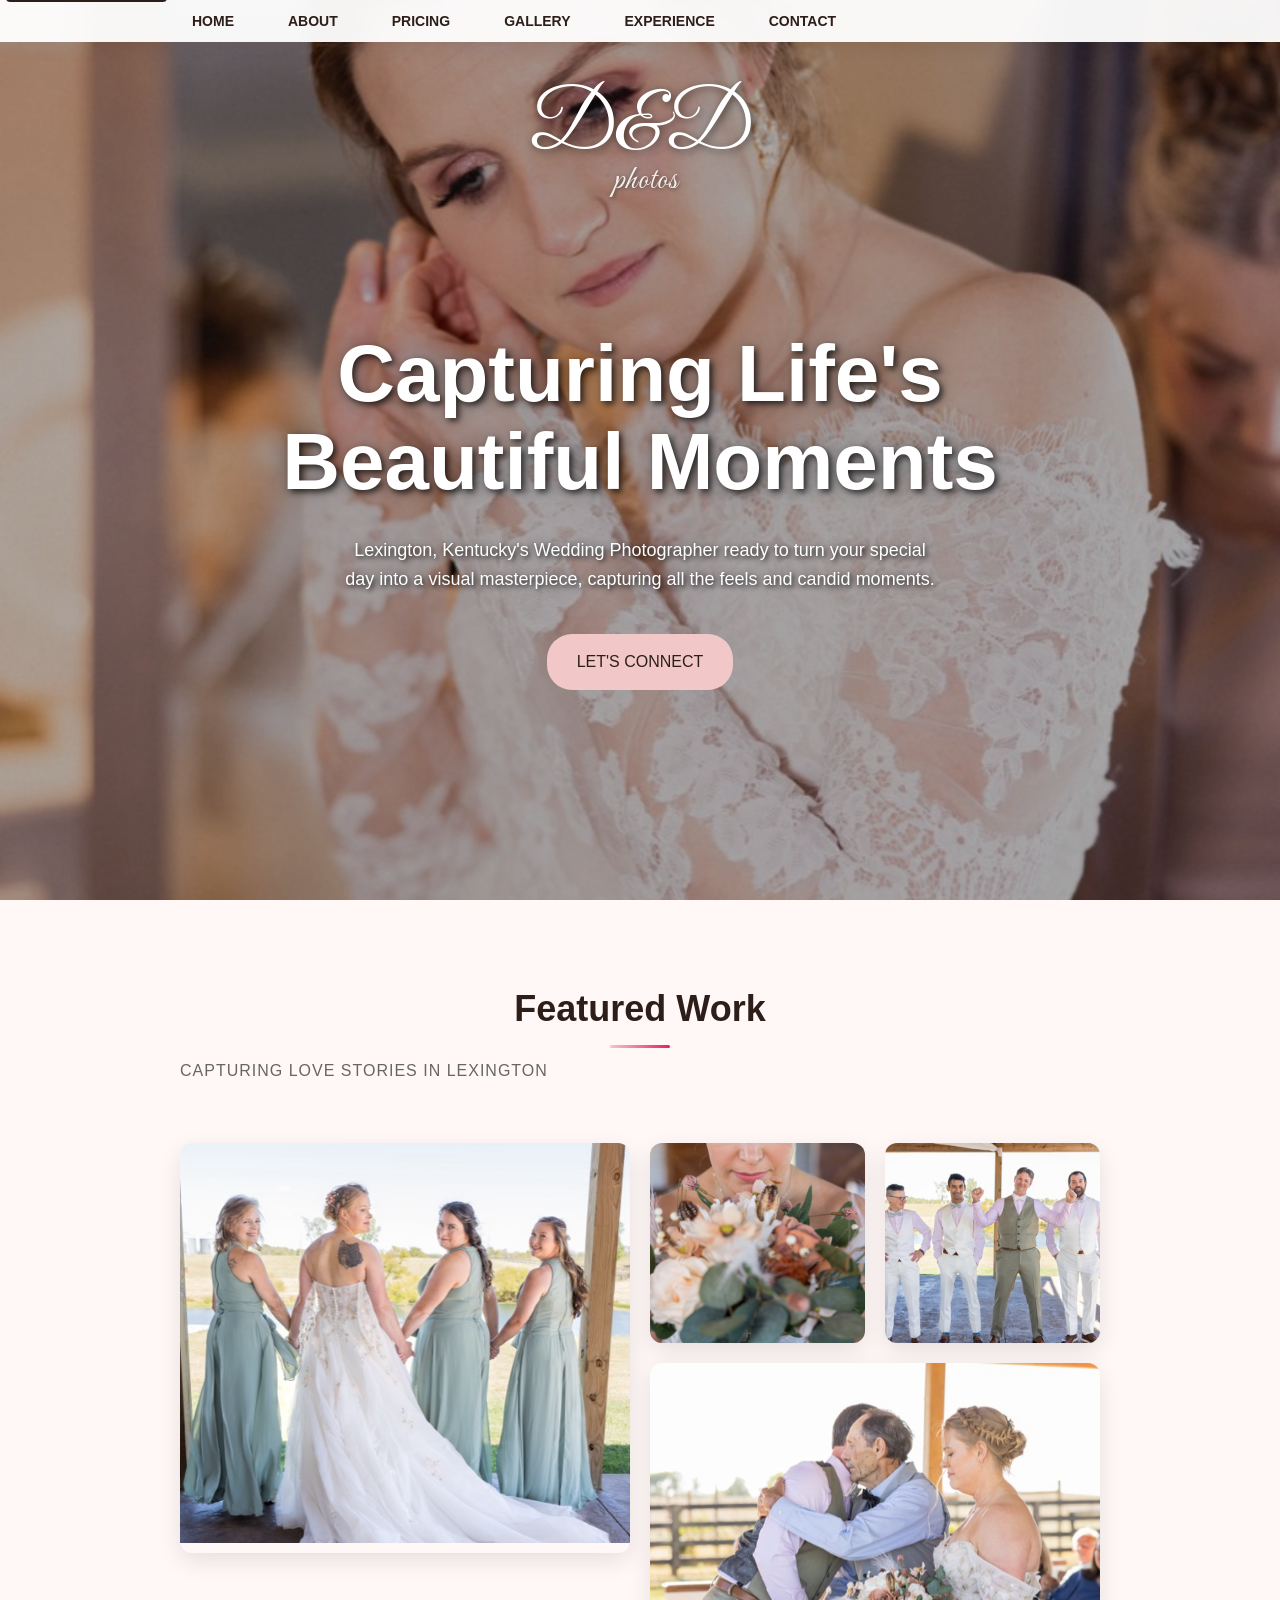
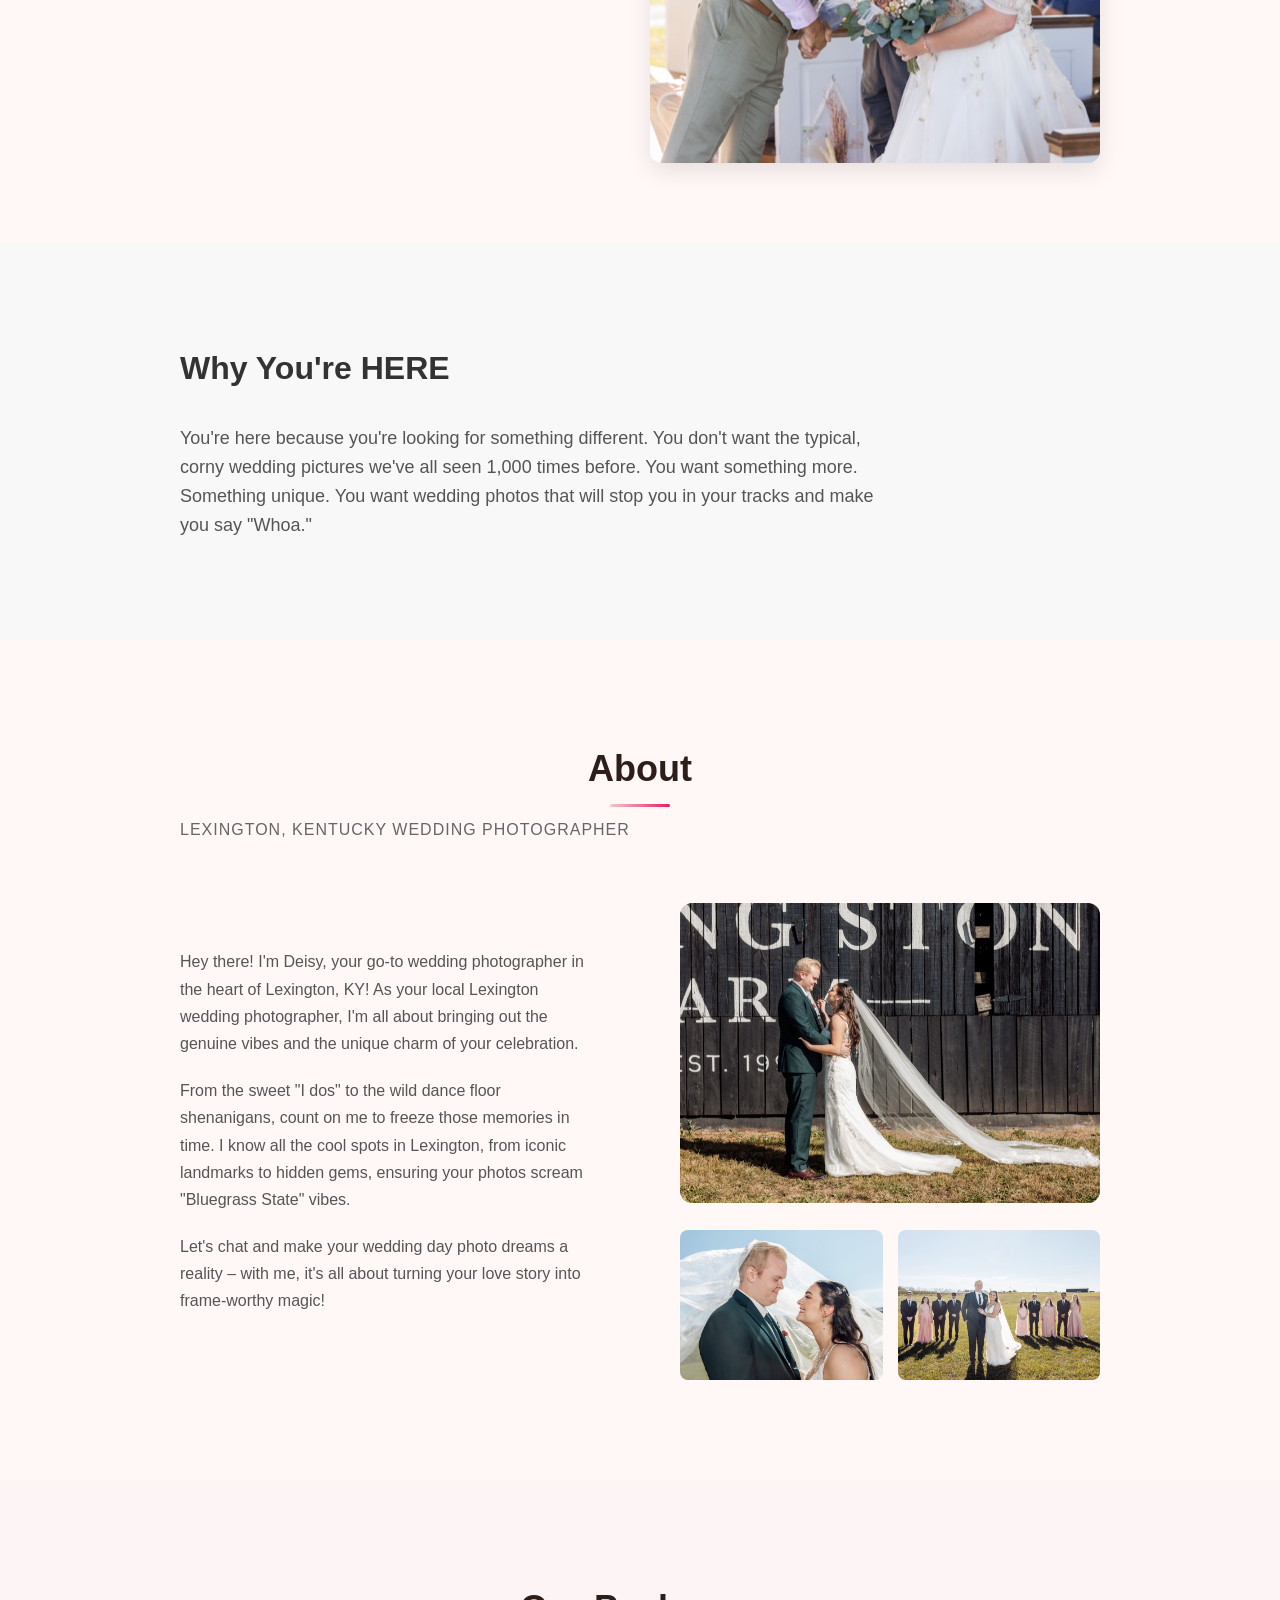
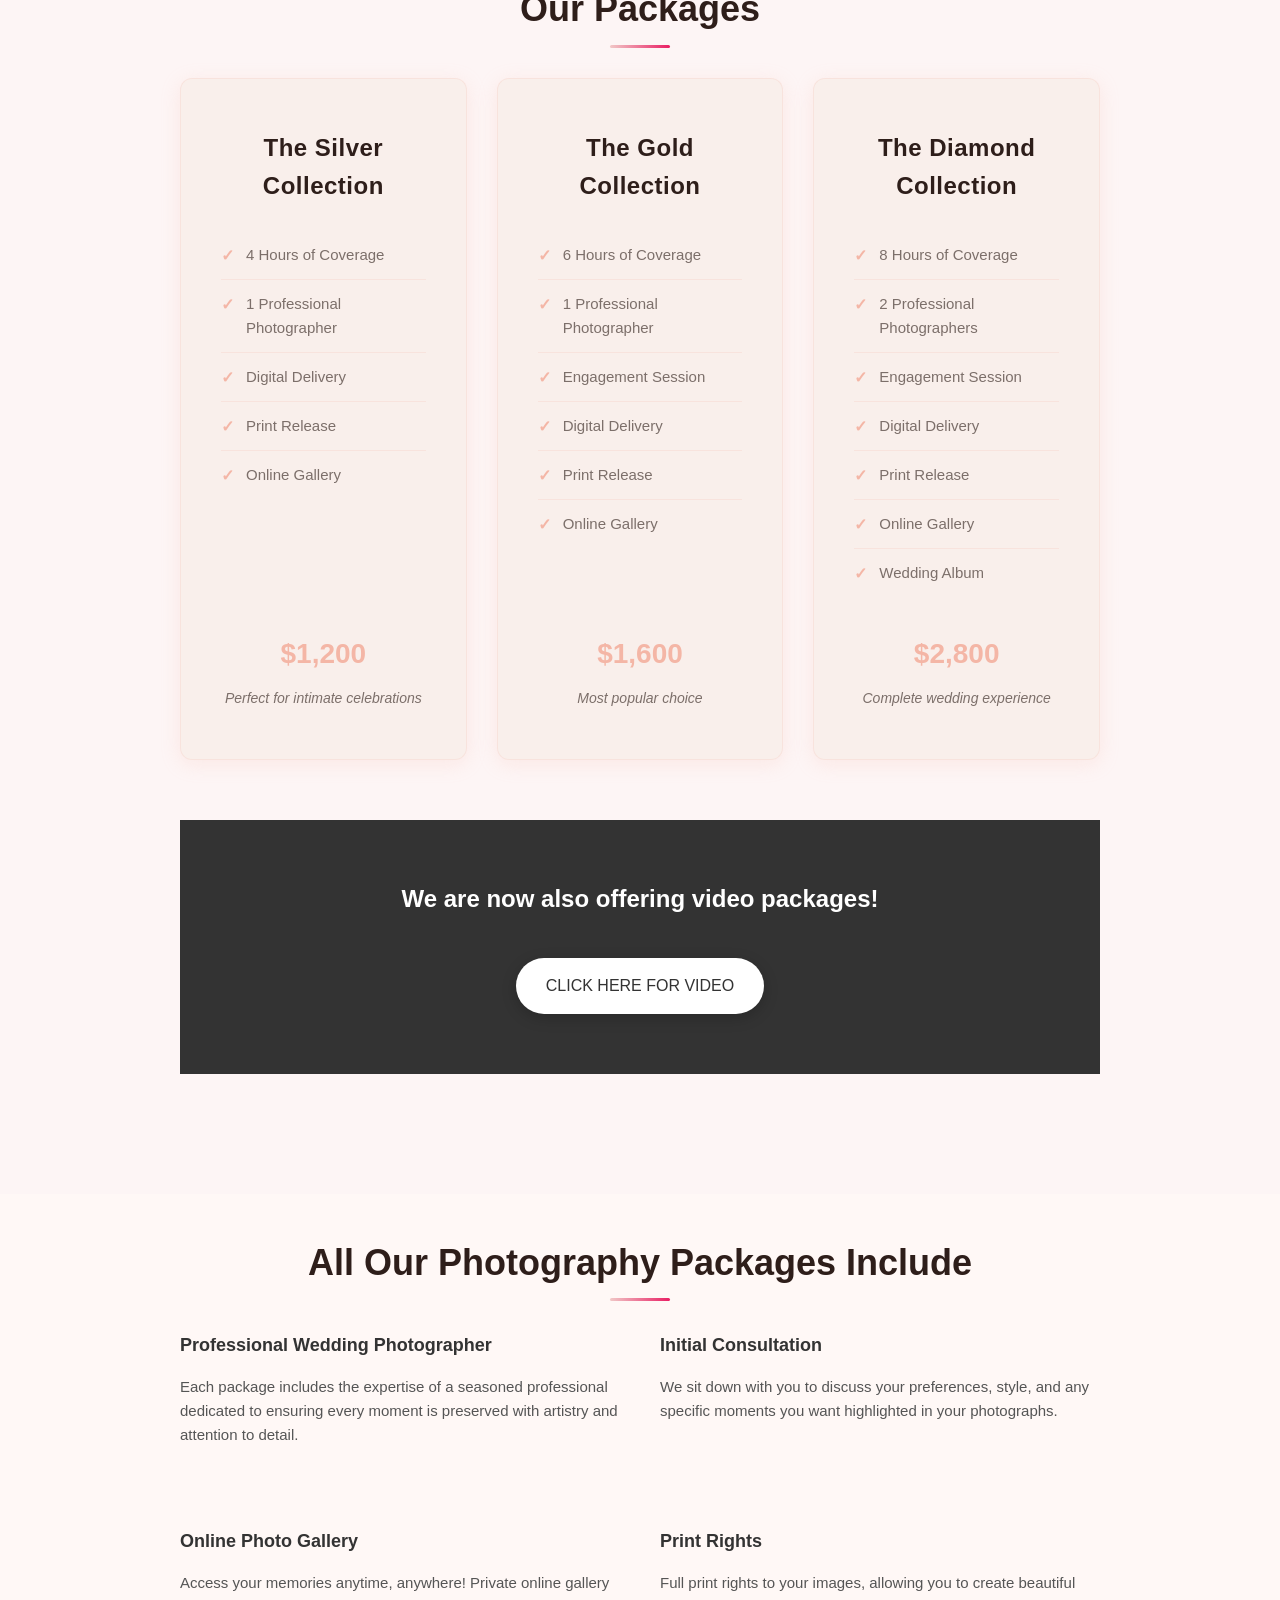
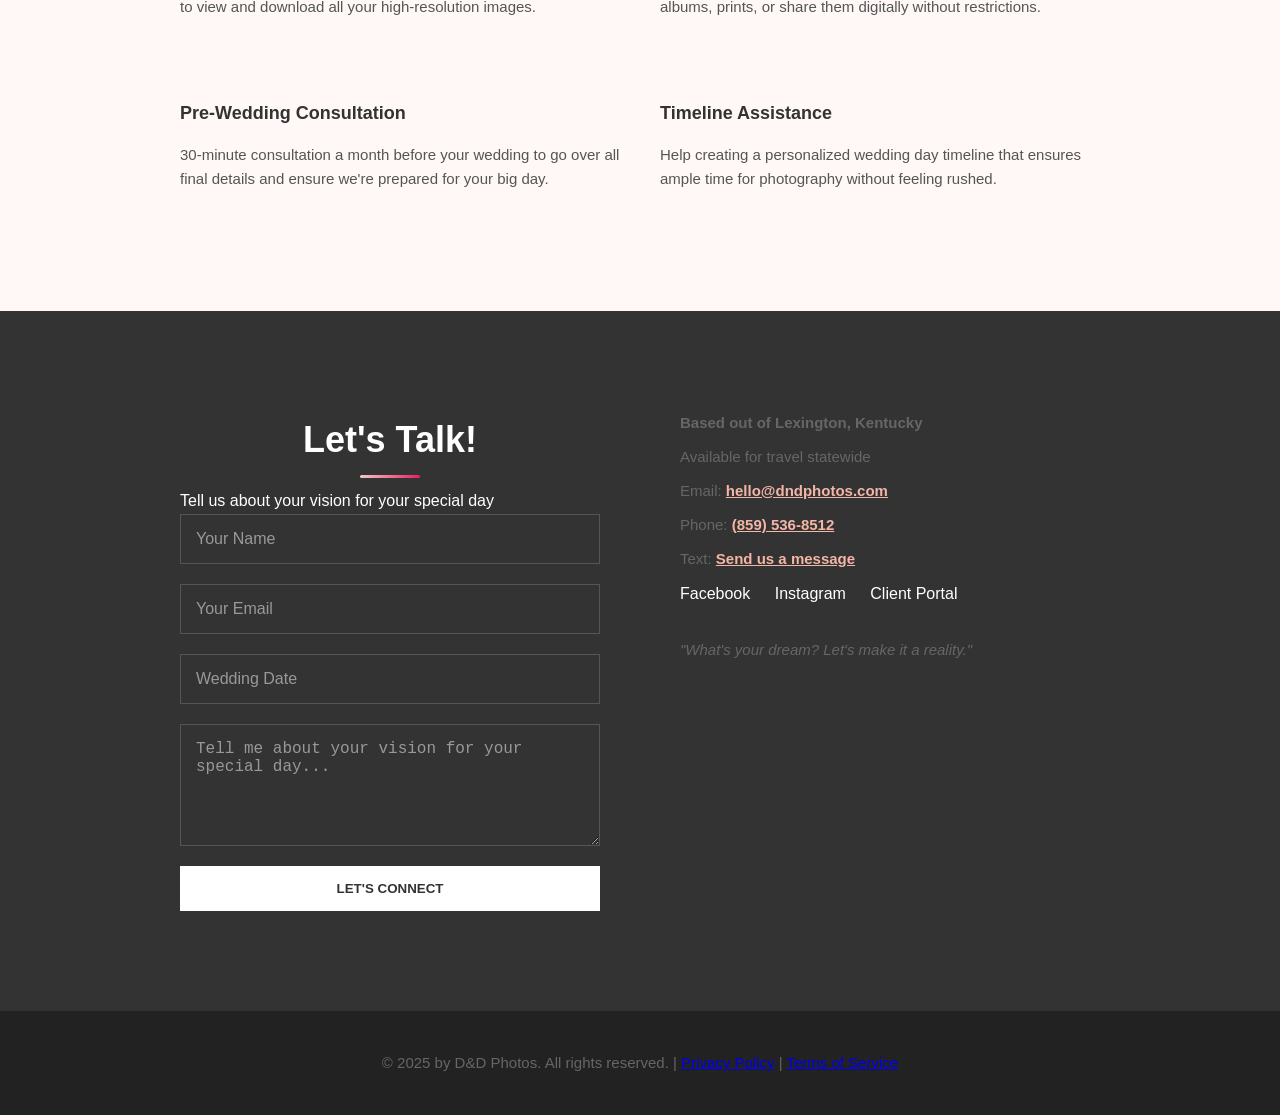
==== index.html @ 17cda94f "Add new Experience page with 12-step wedding photography process flow chart" ====
<!DOCTYPE html>
<html lang="en">
<head>
    <meta charset="UTF-8">
    <meta name="viewport" content="width=device-width, initial-scale=1.0">
    <title>D&D Photos | Professional Wedding Photographer in Lexington, Kentucky | Packages from $1,200</title>
    
    <!-- Enhanced SEO Meta Tags -->
    <meta name="description" content="Award-winning wedding photographer in Lexington, Kentucky. Professional wedding photography packages starting at $1,200. Serving Kentucky and beyond with elegant, timeless wedding photos.">
    <meta name="keywords" content="wedding photographer Lexington Kentucky, Kentucky wedding photographer, Lexington wedding photography, wedding photographer near me, engagement photos Lexington, bridal portraits Kentucky, wedding photography packages, professional wedding photographer">
    <meta name="author" content="D&D Photos">
    <meta name="robots" content="index, follow, max-image-preview:large, max-snippet:-1, max-video-preview:-1">
    <meta name="googlebot" content="index, follow">
    
    <!-- Enhanced Open Graph (Facebook, LinkedIn, WhatsApp) -->
    <meta property="og:type" content="website">
    <meta property="og:title" content="D&D Photos | Professional Wedding Photographer in Lexington, Kentucky">
    <meta property="og:description" content="Award-winning wedding photographer in Lexington, Kentucky. Professional wedding photography packages starting at $1,200. Serving Kentucky and beyond.">
    <meta property="og:url" content="https://dndphotos.com/">
    <meta property="og:site_name" content="D&D Photos">
    <meta property="og:image" content="https://dndphotos.com/og-image.jpg">
    <meta property="og:image:width" content="1200">
    <meta property="og:image:height" content="630">
    <meta property="og:image:alt" content="D&D Photos - Professional Wedding Photography in Lexington, Kentucky">
    <meta property="og:locale" content="en_US">
    
    <!-- Enhanced Twitter Card -->
    <meta name="twitter:card" content="summary_large_image">
    <meta name="twitter:title" content="D&D Photos | Professional Wedding Photographer in Lexington, Kentucky">
    <meta name="twitter:description" content="Award-winning wedding photographer in Lexington, Kentucky. Professional wedding photography packages starting at $1,200.">
    <meta name="twitter:image" content="https://dndphotos.com/og-image.jpg">
    <meta name="twitter:image:alt" content="D&D Photos - Professional Wedding Photography in Lexington, Kentucky">
    <meta name="twitter:site" content="@dndphotoslex">
    <meta name="twitter:creator" content="@dndphotoslex">
    
    <!-- Enhanced Favicons -->
    <link rel="icon" href="favicon.ico" sizes="any">
    <link rel="icon" type="image/png" sizes="32x32" href="favicon-32x32.png">
    <link rel="icon" type="image/png" sizes="16x16" href="favicon-16x16.png">
    <link rel="apple-touch-icon" sizes="180x180" href="apple-touch-icon.png">
    <link rel="icon" type="image/png" sizes="192x192" href="favicon-192.png">
    <link rel="icon" type="image/png" sizes="512x512" href="favicon-512.png">
    
    <!-- Theme Colors -->
    <meta name="theme-color" content="#fff8f6">
    <meta name="msapplication-TileColor" content="#fff8f6">
    <meta name="msapplication-config" content="/browserconfig.xml">
    
    <!-- Canonical URL -->
    <link rel="canonical" href="https://dndphotos.com/">
    
    <!-- Preload Critical Resources -->
    <link rel="preload" href="https://fonts.googleapis.com/css2?family=Playfair+Display:wght@400;700&family=Dancing+Script:wght@400;700&display=swap" as="style" onload="this.onload=null;this.rel='stylesheet'">
    <link rel="preload" href="optimized-images/hero-image.jpg" as="image">
    <link rel="dns-prefetch" href="//fonts.googleapis.com">
    <link rel="dns-prefetch" href="//www.google-analytics.com">
    
    <!-- Enhanced Structured Data -->
    <script type="application/ld+json">
    {
      "@context": "https://schema.org",
      "@type": "LocalBusiness",
      "name": "D&D Photos",
      "alternateName": "D and D Photos",
      "description": "Professional wedding photographer in Lexington, Kentucky offering elegant wedding photography packages starting at $1,200. Serving Kentucky and surrounding areas.",
      "url": "https://dndphotos.com",
      "telephone": "+18595368512",
      "email": "hello@dndphotos.com",
      "address": {
        "@type": "PostalAddress",
        "addressLocality": "Lexington",
        "addressRegion": "KY",
        "addressCountry": "US"
      },
      "geo": {
        "@type": "GeoCoordinates",
        "latitude": "38.0406",
        "longitude": "-84.5037"
      },
      "serviceArea": {
        "@type": "State",
        "name": "Kentucky"
      },
      "priceRange": "$$",
      "image": "https://dndphotos.com/og-image.jpg",
      "logo": "https://dndphotos.com/assets/logo.jpg",
      "sameAs": [
        "https://www.facebook.com/dndphotoslex",
        "https://www.instagram.com/dndphotoslex"
      ],
      "openingHours": "Mo-Su 09:00-18:00",
      "currenciesAccepted": "USD",
      "paymentAccepted": "Cash, Credit Card, Check",
      "hasOfferCatalog": {
        "@type": "OfferCatalog",
        "name": "Wedding Photography Packages",
        "itemListElement": [
          {
            "@type": "Offer",
            "itemOffered": {
              "@type": "Service",
              "name": "Silver Collection",
              "description": "Perfect for intimate celebrations"
            },
            "price": "1200",
            "priceCurrency": "USD"
          },
          {
            "@type": "Offer",
            "itemOffered": {
              "@type": "Service",
              "name": "Gold Collection",
              "description": "Our most popular package"
            },
            "price": "1800",
            "priceCurrency": "USD"
          },
          {
            "@type": "Offer",
            "itemOffered": {
              "@type": "Service",
              "name": "Diamond Collection",
              "description": "Complete wedding story"
            },
            "price": "2500",
            "priceCurrency": "USD"
          }
        ]
      }
    }
    </script>
    
    <!-- Additional Structured Data for FAQ -->
    <script type="application/ld+json">
    {
      "@context": "https://schema.org",
      "@type": "FAQPage",
      "mainEntity": [
        {
          "@type": "Question",
          "name": "What areas do you serve for wedding photography?",
          "acceptedAnswer": {
            "@type": "Answer",
            "text": "We serve Lexington, Kentucky and surrounding areas throughout the state. We're available for travel statewide and beyond for destination weddings."
          }
        },
        {
          "@type": "Question",
          "name": "What's included in your wedding photography packages?",
          "acceptedAnswer": {
            "@type": "Answer",
            "text": "All packages include professional wedding photographer, initial consultation, online photo gallery, print rights, pre-wedding consultation, and timeline assistance."
          }
        },
        {
          "@type": "Question",
          "name": "How much do your wedding photography packages cost?",
          "acceptedAnswer": {
            "@type": "Answer",
            "text": "Our wedding photography packages start at $1,200 for the Silver Collection, $1,800 for the Gold Collection, and $2,500 for the Diamond Collection."
          }
        }
      ]
    }
    </script>
    
    <!-- Web App Manifest -->
    <link rel="manifest" href="site.webmanifest">
    
    <!-- Google Analytics -->
    <script async src="https://www.googletagmanager.com/gtag/js?id=GA_MEASUREMENT_ID"></script>
    <script>
      window.dataLayer = window.dataLayer || [];
      function gtag(){dataLayer.push(arguments);}
      gtag('js', new Date());
      gtag('config', 'GA_MEASUREMENT_ID', {
        page_title: 'D&D Photos - Wedding Photographer Lexington KY',
        page_location: 'https://dndphotos.com/',
        custom_map: {
          'custom_parameter_1': 'wedding_photography',
          'custom_parameter_2': 'lexington_kentucky'
        }
      });
    </script>
    
    <!-- Performance Monitoring -->
    <script src="scripts/performance-monitor.js"></script>
    <script src="scripts/seo-validator.js"></script>
    <script src="scripts/debug-tools.js"></script>
    
    <!-- Stylesheets -->
    <link href="https://fonts.googleapis.com/css2?family=Playfair+Display:wght@400;700&family=Dancing+Script:wght@400;700&display=swap" rel="stylesheet">
    <link rel="stylesheet" href="styles/logo.css">
    <style>
        * {
            margin: 0;
            padding: 0;
            box-sizing: border-box;
        }

        /* Accessibility - Skip Link */
        .skip-link {
            position: absolute;
            top: -40px;
            left: 6px;
            background: #2e1e1a;
            color: white;
            padding: 8px;
            text-decoration: none;
            border-radius: 4px;
            z-index: 1001;
            transition: top 0.3s;
        }

        .skip-link:focus {
            top: 6px;
        }

        body {
            font-family: -apple-system, BlinkMacSystemFont, 'Segoe UI', Roboto, sans-serif;
            line-height: 1.6;
            color: #333;
            background-color: var(--wedding-primary);
        }
        
        /* Wedding Color Scheme */
        :root {
            --wedding-primary: #fff8f6;      /* section background */
            --wedding-secondary: #fdf4f2;    /* alternate section background */
            --wedding-dark: #2e1e1a;         /* dark text */
            --wedding-muted: #7c6f6a;        /* muted text */
            --wedding-accent: #f4b6a6;       /* accent color for price, buttons, highlights */
            --wedding-overlay: rgba(255, 255, 255, 0.7); /* semi-transparent overlay */
            --wedding-accent-light: rgba(244, 182, 166, 0.2); /* light accent backgrounds */
        }

        .container {
            max-width: 1000px;
            margin: 0 auto;
            padding: 0 40px;
        }

        /* Navigation */
        nav {
            position: fixed;
            top: 0;
            width: 100%;
            background: rgba(255, 255, 255, 0.95);
            backdrop-filter: blur(15px);
            z-index: 1000;
            padding: 8px 0;
            box-shadow: 0 2px 20px rgba(0, 0, 0, 0.1);
            transition: background 0.3s ease;
        }

        .nav-container {
            display: flex;
            justify-content: space-between;
            align-items: center;
            max-width: 1000px;
            margin: 0 auto;
            padding: 0 40px;
        }

        .logo {
            display: flex;
            align-items: center;
            text-decoration: none;
        }



        .nav-menu {
            display: flex;
            list-style: none;
            gap: 30px;
        }

        .nav-menu a {
            color: #2e1e1a;
            text-decoration: none;
            font-size: 14px;
            font-weight: 600;
            transition: all 0.3s ease;
            padding: 8px 12px;
            border-radius: 6px;
            position: relative;
        }

        .nav-menu a:hover {
            background: rgba(241, 200, 199, 0.3);
            color: #2e1e1a;
        }

        /* Hero Section */
        .hero {
            position: relative;
            height: 100vh;
            display: flex;
            align-items: center;
            justify-content: center;
            overflow: hidden;
        }

        .hero-background {
            position: absolute;
            top: 0;
            left: 0;
            width: 100%;
            height: 100%;
            z-index: 1;
        }

        .hero-background img {
            width: 100%;
            height: 100%;
            object-fit: cover;
            filter: brightness(0.7);
        }

        .hero-content {
            position: relative;
            z-index: 2;
            text-align: center;
            color: white;
            max-width: 800px;
            padding: 0 40px;
            margin-top: 120px;
        }

        .hero h1 {
            font-size: clamp(40px, 8vw, 80px);
            font-weight: 800;
            color: white;
            margin-bottom: 30px;
            line-height: 1.1;
            text-shadow: 3px 3px 6px rgba(0, 0, 0, 0.7), 0 0 20px rgba(0, 0, 0, 0.3);
        }

        .hero p {
            font-size: 18px;
            color: white;
            margin-bottom: 40px;
            max-width: 600px;
            margin-left: auto;
            margin-right: auto;
            text-shadow: 2px 2px 4px rgba(0, 0, 0, 0.7), 0 0 10px rgba(0, 0, 0, 0.3);
        }

        /* Photo Showcase */
        .photo-showcase {
            padding: 80px 0;
        }

        .showcase-grid {
            display: grid;
            grid-template-columns: repeat(4, 1fr);
            gap: 20px;
            margin-top: 40px;
        }

        .showcase-item {
            overflow: hidden;
            border-radius: 12px;
            box-shadow: 0 8px 25px rgba(0, 0, 0, 0.1);
            transition: transform 0.3s ease;
        }

        .showcase-item:hover {
            transform: translateY(-5px);
        }

        .showcase-item.large {
            grid-column: span 2;
            grid-row: span 2;
        }

        .showcase-item img {
            width: 100%;
            height: 100%;
            object-fit: cover;
            display: block;
            transition: opacity 0.3s ease;
        }

        .showcase-item img[loading] {
            opacity: 1;
        }

        .showcase-item img.loaded {
            opacity: 1;
        }

        .showcase-item.large img {
            height: 400px;
        }

        .showcase-item:not(.large) img {
            height: 200px;
        }

        /* Why Section */
        .why-section {
            padding: 100px 0;
            background: #f8f8f8;
        }

        .why-section h2 {
            font-size: 32px;
            font-weight: 700;
            margin-bottom: 30px;
            color: #333;
        }

        .why-section p {
            font-size: 18px;
            line-height: 1.6;
            color: #555;
            max-width: 700px;
        }

        /* Section Titles */
        .section {
            padding: 100px 0;
        }

        .section-title {
            font-size: 36px;
            font-weight: 700;
            margin-bottom: 20px;
            color: #2e1e1a;
            text-align: center;
            position: relative;
        }

        .section-title::after {
            content: '';
            position: absolute;
            bottom: -10px;
            left: 50%;
            transform: translateX(-50%);
            width: 60px;
            height: 3px;
            background: linear-gradient(90deg, #f1c8c7, #e91e63);
            border-radius: 2px;
        }

        .section-subtitle {
            font-size: 16px;
            color: #666;
            margin-bottom: 60px;
            text-transform: uppercase;
            letter-spacing: 1px;
        }

        /* About */
        .about-grid {
            display: grid;
            grid-template-columns: 1fr 1fr;
            gap: 80px;
            align-items: center;
        }

        .about-text {
            font-size: 16px;
            line-height: 1.7;
            color: #555;
        }

        .about-text p {
            margin-bottom: 20px;
        }

        .about-images {
            display: flex;
            flex-direction: column;
            gap: 20px;
        }

        .about-image-main img {
            width: 100%;
            height: 300px;
            object-fit: cover;
            border-radius: 12px;
            transition: opacity 0.3s ease;
        }

        .about-image-main img[loading] {
            opacity: 1;
        }

        .about-image-main img.loaded {
            opacity: 1;
        }

        .about-image-secondary {
            display: grid;
            grid-template-columns: 1fr 1fr;
            gap: 15px;
        }

        .about-image-secondary img {
            width: 100%;
            height: 150px;
            object-fit: cover;
            border-radius: 8px;
            transition: opacity 0.3s ease;
        }

        .about-image-secondary img[loading] {
            opacity: 1;
        }

        .about-image-secondary img.loaded {
            opacity: 1;
        }

        /* Packages */
        .packages {
            background: #fdf5f5;
        }

        .packages-grid {
            display: grid;
            grid-template-columns: repeat(3, 1fr);
            gap: 30px;
            margin-top: 40px;
        }

        .package {
            background: #f9efeb;
            padding: 50px 40px;
            text-align: center;
            border-radius: 12px;
            box-shadow: 0 4px 20px var(--wedding-accent-light);
            transition: transform 0.3s ease, box-shadow 0.3s ease, background-color 0.3s ease;
            position: relative;
            overflow: hidden;
            display: flex;
            flex-direction: column;
            justify-content: space-between;
            min-height: 500px;
            border: 1px solid var(--wedding-accent-light);
            backdrop-filter: blur(8px);
        }

        .package:hover {
            transform: translateY(-3px);
            box-shadow: 0 8px 30px rgba(255, 215, 0, 0.3), 0 4px 20px var(--wedding-accent-light);
            background: #fbefef;
        }

        .package h3 {
            font-size: 24px;
            font-weight: 600;
            margin-bottom: 25px;
            color: var(--wedding-dark);
            text-transform: none;
            letter-spacing: 0.5px;
        }

        .package ul {
            list-style: none;
            margin-bottom: 35px;
            text-align: left;
        }

        .package li {
            padding: 12px 0;
            color: var(--wedding-muted);
            font-size: 15px;
            border-bottom: 1px solid var(--wedding-accent-light);
            position: relative;
            padding-left: 25px;
        }

        .package li:before {
            content: "✓";
            position: absolute;
            left: 0;
            color: var(--wedding-accent);
            font-weight: bold;
            font-size: 16px;
        }

        .package li:last-child {
            border-bottom: none;
        }

        .package .price {
            font-size: 28px;
            font-weight: 700;
            color: var(--wedding-accent);
            margin-bottom: 10px;
        }

        .package .price-note {
            font-size: 14px;
            color: var(--wedding-muted);
            font-style: italic;
        }

        /* Video Notice */
        .video-notice {
            background: #333;
            color: white;
            padding: 60px 40px;
            text-align: center;
            margin: 60px 0 20px 0;
        }

        .video-notice h3 {
            font-size: 24px;
            margin-bottom: 20px;
        }

        .video-notice a {
            color: white;
            text-decoration: underline;
            font-weight: 500;
        }

        .video-btn {
            display: inline-block;
            background: white;
            color: #333 !important;
            text-decoration: none !important;
            padding: 15px 30px;
            border-radius: 50px;
            font-weight: 600;
            font-size: 16px;
            margin-top: 20px;
            transition: all 0.3s ease;
            box-shadow: 0 4px 15px rgba(0, 0, 0, 0.2);
        }

        .video-btn:hover {
            transform: translateY(-2px);
            box-shadow: 0 6px 20px rgba(0, 0, 0, 0.3);
            background: #f8f8f8;
        }



        /* Features */
        .features-section {
            padding-top: 40px;
        }
        
        .features-grid {
            display: grid;
            grid-template-columns: repeat(auto-fit, minmax(300px, 1fr));
            gap: 40px;
        }

        .feature {
            padding: 20px 0;
        }

        .feature h3 {
            font-size: 18px;
            font-weight: 600;
            margin-bottom: 15px;
            color: #333;
        }

        .feature p {
            font-size: 15px;
            line-height: 1.6;
            color: #555;
        }

        /* Contact */
        .contact {
            background: #333;
            color: white;
        }

        .contact .section-title {
            color: white;
        }

        .contact-grid {
            display: grid;
            grid-template-columns: 1fr 1fr;
            gap: 80px;
        }

        .contact-form {
            display: flex;
            flex-direction: column;
            gap: 20px;
        }

        .contact-form input,
        .contact-form textarea {
            padding: 15px;
            border: 1px solid #555;
            background: transparent;
            color: white;
            font-size: 16px;
        }

        .contact-form input::placeholder,
        .contact-form textarea::placeholder {
            color: #999;
        }

        .contact-form button {
            padding: 15px;
            background: white;
            color: #333;
            border: none;
            font-weight: 600;
            cursor: pointer;
            transition: opacity 0.3s ease;
        }

        .contact-form button:hover {
            opacity: 0.9;
        }

        .contact-info p {
            margin-bottom: 10px;
            color: #666666;
            font-family: -apple-system, BlinkMacSystemFont, 'Segoe UI', Roboto, sans-serif;
            font-size: 15px;
        }

        .contact-link {
            color: var(--wedding-accent);
            text-decoration: underline;
            font-weight: 600;
            transition: color 0.3s ease;
        }

        .contact-link:hover {
            color: #d4a5a5;
            text-decoration: none;
        }

        .social-links a {
            color: white;
            text-decoration: none;
            margin-right: 20px;
        }

        /* Footer */
        footer {
            background: #222;
            color: #666666;
            text-align: center;
            padding: 40px 0;
            font-size: 15px;
            font-family: -apple-system, BlinkMacSystemFont, 'Segoe UI', Roboto, sans-serif;
        }

        /* Button */
        .btn {
            display: inline-block;
            padding: 15px 30px;
            background: #f1c8c7;
            color: var(--wedding-dark);
            text-decoration: none;
            font-weight: 500;
            border-radius: 25px;
            transition: opacity 0.3s ease;
        }

        .btn:hover {
            opacity: 0.8;
        }

        /* Responsive */
        @media (max-width: 768px) {
            .container,
            .nav-container {
                padding: 0 20px;
            }

            .nav-menu {
                display: none;
            }

            .about-grid,
            .contact-grid {
                grid-template-columns: 1fr;
                gap: 40px;
            }

            .about-image-secondary {
                grid-template-columns: 1fr;
                gap: 10px;
            }

            .about-image-secondary img {
                height: 120px;
            }

            .packages-grid {
                grid-template-columns: 1fr;
                gap: 20px;
            }

            .package {
                padding: 40px 30px;
                min-height: auto;
            }

            .package h3 {
                font-size: 24px;
            }

            .package li {
                font-size: 15px;
                padding: 10px 0;
            }

            .showcase-grid {
                grid-template-columns: 1fr;
                gap: 15px;
            }

            .showcase-item.large {
                grid-column: span 1;
                grid-row: span 1;
            }

            .showcase-item.large img {
                height: 250px;
            }

            .showcase-item:not(.large) img {
                height: 200px;
            }

            .hero h1 {
                font-size: 40px;
            }
        }
    </style>
</head>
<body>
    <!-- Skip to main content for accessibility -->
    <a href="#main-content" class="skip-link">Skip to main content</a>
    
    <!-- Navigation -->
    <header>
        <nav role="navigation" aria-label="Main navigation">
            <div class="nav-container">
                <ul class="nav-menu">
                    <li><a href="#home" aria-label="Go to home section">HOME</a></li>
                    <li><a href="#about" aria-label="Go to about section">ABOUT</a></li>
                    <li><a href="#packages" aria-label="Go to pricing packages">PRICING</a></li>
                    <li><a href="gallery.html" aria-label="View wedding photography gallery">GALLERY</a></li>
                    <li><a href="experience.html" aria-label="View our photography process">EXPERIENCE</a></li>
                    <li><a href="#contact" aria-label="Go to contact section">CONTACT</a></li>
                </ul>
            </div>
        </nav>
    </header>

    <main id="main-content">
        <!-- Hero Section -->
        <section id="home" class="hero" role="banner">
            <div class="hero-background">
                <img src="optimized-images/hero-image.jpg" alt="Beautiful wedding photography showcasing elegant moments and romantic settings in Lexington, Kentucky" width="1920" height="1080" loading="eager">
            </div>
            
            <!-- Brand Logo -->
            <a href="/" class="brand-logo" aria-label="D and D Photos home">
                <span class="brand-logo-main">D&D</span>
                <span class="brand-logo-subtitle">photos</span>
            </a>
            
            <div class="hero-content">
                <h1>Capturing Life's Beautiful Moments</h1>
                <p>Lexington, Kentucky's Wedding Photographer ready to turn your special day into a visual masterpiece, capturing all the feels and candid moments.</p>
                <a href="#contact" class="btn" aria-label="Contact us to book your wedding photography">LET'S CONNECT</a>
            </div>
        </section>

    <!-- Photo Showcase Section -->
    <section class="photo-showcase" aria-labelledby="featured-work-title">
        <div class="container">
            <h2 id="featured-work-title" class="section-title">Featured Work</h2>
            <p class="section-subtitle">CAPTURING LOVE STORIES IN LEXINGTON</p>
            <div class="showcase-grid" role="list">
                <article class="showcase-item large" role="listitem">
                    <img src="optimized-images/featured1.jpg" alt="Elegant wedding ceremony photography featuring a beautiful bride and groom in Lexington, Kentucky" loading="lazy" width="600" height="400">
                </article>
                <article class="showcase-item" role="listitem">
                    <img src="optimized-images/featured2.jpg" alt="Romantic wedding reception photography capturing joyful celebration moments" loading="lazy" width="300" height="200">
                </article>
                <article class="showcase-item" role="listitem">
                    <img src="optimized-images/featured3.jpg" alt="Intimate wedding photography showcasing emotional moments between newlyweds" loading="lazy" width="300" height="200">
                </article>
                <article class="showcase-item large" role="listitem">
                    <img src="optimized-images/featured4.jpg" alt="Stunning wedding photography featuring outdoor ceremony with natural Kentucky landscape" loading="lazy" width="600" height="400">
                </article>
            </div>
        </div>
    </section>

    <!-- Why Section -->
    <section class="why-section">
        <div class="container">
            <h2>Why You're HERE</h2>
            <p>You're here because you're looking for something different. You don't want the typical, corny wedding pictures we've all seen 1,000 times before. You want something more. Something unique. You want wedding photos that will stop you in your tracks and make you say "Whoa."</p>
        </div>
    </section>

    <!-- About Section -->
    <section id="about" class="section" aria-labelledby="about-title">
        <div class="container">
            <h2 id="about-title" class="section-title">About</h2>
            <p class="section-subtitle">LEXINGTON, KENTUCKY WEDDING PHOTOGRAPHER</p>
            
            <div class="about-grid">
                <div class="about-text">
                    <p>Hey there! I'm Deisy, your go-to wedding photographer in the heart of Lexington, KY! As your local Lexington wedding photographer, I'm all about bringing out the genuine vibes and the unique charm of your celebration.</p>
                    <p>From the sweet "I dos" to the wild dance floor shenanigans, count on me to freeze those memories in time. I know all the cool spots in Lexington, from iconic landmarks to hidden gems, ensuring your photos scream "Bluegrass State" vibes.</p>
                    <p>Let's chat and make your wedding day photo dreams a reality – with me, it's all about turning your love story into frame-worthy magic!</p>
                </div>
                <div class="about-images">
                    <div class="about-image-main">
                        <img src="optimized-images/about-main.jpg" alt="Deisy - Professional wedding photographer in Lexington, Kentucky" loading="lazy" width="400" height="300">
                    </div>
                    <div class="about-image-secondary">
                        <img src="optimized-images/about-accent1.jpg" alt="Wedding photography portfolio showcasing elegant moments" loading="lazy" width="200" height="150">
                        <img src="optimized-images/about-accent2.jpg" alt="Wedding photography portfolio featuring romantic settings" loading="lazy" width="200" height="150">
                    </div>
                </div>
            </div>
        </div>
    </section>

    <!-- Packages Section -->
    <section id="packages" class="section packages">
        <div class="container">
            <h2 class="section-title">Our Packages</h2>
            
            <div class="packages-grid">
                <div class="package">
                    <div>
                        <h3>The Silver Collection</h3>
                        <ul>
                            <li>4 Hours of Coverage</li>
                            <li>1 Professional Photographer</li>
                            <li>Digital Delivery</li>
                            <li>Print Release</li>
                            <li>Online Gallery</li>
                        </ul>
                    </div>
                    <div>
                        <div class="price">$1,200</div>
                        <div class="price-note">Perfect for intimate celebrations</div>
                    </div>
                </div>

                <div class="package">
                    <div>
                        <h3>The Gold Collection</h3>
                        <ul>
                            <li>6 Hours of Coverage</li>
                            <li>1 Professional Photographer</li>
                            <li>Engagement Session</li>
                            <li>Digital Delivery</li>
                            <li>Print Release</li>
                            <li>Online Gallery</li>
                        </ul>
                    </div>
                    <div>
                        <div class="price">$1,600</div>
                        <div class="price-note">Most popular choice</div>
                    </div>
                </div>

                <div class="package">
                    <div>
                        <h3>The Diamond Collection</h3>
                        <ul>
                            <li>8 Hours of Coverage</li>
                            <li>2 Professional Photographers</li>
                            <li>Engagement Session</li>
                            <li>Digital Delivery</li>
                            <li>Print Release</li>
                            <li>Online Gallery</li>
                            <li>Wedding Album</li>
                        </ul>
                    </div>
                    <div>
                        <div class="price">$2,800</div>
                        <div class="price-note">Complete wedding experience</div>
                    </div>
                </div>
            </div>

            <div class="video-notice">
                <h3>We are now also offering video packages!</h3>
                <a href="https://www.bluevstudio.com/weddings" target="_blank" class="video-btn">CLICK HERE FOR VIDEO</a>
            </div>
        </div>
    </section>



    <!-- Features Section -->
    <section class="section features-section">
        <div class="container">
            <h2 class="section-title">All Our Photography Packages Include</h2>
            
            <div class="features-grid">
                <div class="feature">
                    <h3>Professional Wedding Photographer</h3>
                    <p>Each package includes the expertise of a seasoned professional dedicated to ensuring every moment is preserved with artistry and attention to detail.</p>
                </div>

                <div class="feature">
                    <h3>Initial Consultation</h3>
                    <p>We sit down with you to discuss your preferences, style, and any specific moments you want highlighted in your photographs.</p>
                </div>

                <div class="feature">
                    <h3>Online Photo Gallery</h3>
                    <p>Access your memories anytime, anywhere! Private online gallery to view and download all your high-resolution images.</p>
                </div>

                <div class="feature">
                    <h3>Print Rights</h3>
                    <p>Full print rights to your images, allowing you to create beautiful albums, prints, or share them digitally without restrictions.</p>
                </div>

                <div class="feature">
                    <h3>Pre-Wedding Consultation</h3>
                    <p>30-minute consultation a month before your wedding to go over all final details and ensure we're prepared for your big day.</p>
                </div>

                <div class="feature">
                    <h3>Timeline Assistance</h3>
                    <p>Help creating a personalized wedding day timeline that ensures ample time for photography without feeling rushed.</p>
                </div>
            </div>
        </div>
    </section>

    <!-- Contact Section -->
    <section id="contact" class="section contact">
        <div class="container">
            <div class="contact-grid">
                <div>
                    <h2 class="section-title">Let's Talk!</h2>
                    <p>Tell us about your vision for your special day</p>
                    
                    <form class="contact-form" action="https://formspree.io/f/manbaplw" method="POST">
                        <input type="text" name="name" placeholder="Your Name" required>
                        <input type="email" name="email" placeholder="Your Email" required>
                        <input type="text" name="wedding_date" placeholder="Wedding Date">
                        <textarea name="message" rows="5" placeholder="Tell me about your vision for your special day..." required></textarea>
                        <button type="submit">LET'S CONNECT</button>
                    </form>
                </div>
                
                <div class="contact-info">
                    <p><strong>Based out of Lexington, Kentucky</strong></p>
                    <p>Available for travel statewide</p>
                    <p>Email: <a href="mailto:hello@dndphotos.com?subject=Coming from dndphotos.com" class="contact-link">hello@dndphotos.com</a></p>
                    <p>Phone: <a href="tel:+18595368512" class="contact-link">(859) 536-8512</a></p>
                    <p>Text: <a href="sms:+18595368512" class="contact-link">Send us a message</a></p>
                    
                    <div class="social-links">
                        <a href="https://www.facebook.com/dndphotoslex" target="_blank">Facebook</a>
                        <a href="https://www.instagram.com/dndphotoslex" target="_blank">Instagram</a>
                        <a href="portal/index.html" target="_blank">Client Portal</a>
                    </div>
                    
                    <p style="margin-top: 2rem; font-style: italic;">"What's your dream? Let's make it a reality."</p>
                </div>
            </div>
        </div>
    </section>
    </main>

    <!-- Footer -->
    <footer role="contentinfo">
        <div class="container">
            <p>&copy; 2025 by D&D Photos. All rights reserved. | <a href="https://dndphotos.com/privacy-policy">Privacy Policy</a> | <a href="https://dndphotos.com/terms-of-service">Terms of Service</a></p>
        </div>
    </footer>

    <script>
        // Smooth scrolling
        document.querySelectorAll('a[href^="#"]').forEach(anchor => {
            anchor.addEventListener('click', function (e) {
                e.preventDefault();
                document.querySelector(this.getAttribute('href')).scrollIntoView({
                    behavior: 'smooth'
                });
            });
        });

        // Contact form - Formspree will handle the submission
        document.querySelector('.contact-form').addEventListener('submit', function(e) {
            // Formspree handles the submission automatically
            // Show loading state
            const button = this.querySelector('button[type="submit"]');
            const originalText = button.textContent;
            button.textContent = 'Sending...';
            button.disabled = true;
            
            // Reset form after successful submission
            setTimeout(() => {
                button.textContent = originalText;
                button.disabled = false;
                this.reset();
                alert('Thank you for your message! We\'ll get back to you soon.');
            }, 2000);
        });

        // Simple image loading
        document.addEventListener('DOMContentLoaded', function() {
            const images = document.querySelectorAll('img[loading="lazy"]');
            images.forEach(img => {
                img.addEventListener('load', function() {
                    this.classList.add('loaded');
                });
            });
        });
    </script>
</body>
</html>
---- styles/logo.css ----
/* Logo Styles */
@import url('https://fonts.googleapis.com/css2?family=Great+Vibes:wght@400&family=Parisienne&family=Dancing+Script:wght@400;700&display=swap');

:root {
  --sticky-header-offset: 60px;
  --logo-overlap-desktop: 32px;
  --logo-overlap-mobile: 16px;
}

.brand-logo {
  position: absolute;
  top: var(--logo-overlap-desktop);
  left: 50%;
  transform: translateX(-50%);
  z-index: 15;
  text-decoration: none;
  display: block;
  text-align: center;
}

.brand-logo-main {
  font-family: 'Great Vibes', 'Parisienne', 'Dancing Script', cursive;
  font-size: clamp(48px, 8vw, 80px);
  font-weight: 400;
  color: white;
  text-shadow: 2px 2px 8px rgba(0, 0, 0, 0.6);
  letter-spacing: 2px;
  line-height: 0.9;
  margin: 0;
  display: block;
}

.brand-logo-subtitle {
  font-family: 'Great Vibes', 'Parisienne', 'Dancing Script', cursive;
  font-size: clamp(20px, 3vw, 32px);
  font-weight: 400;
  color: rgba(255, 255, 255, 0.9);
  text-shadow: 1px 1px 4px rgba(0, 0, 0, 0.5);
  letter-spacing: 1px;
  margin: 0;
  margin-top: -8px;
  margin-left: 12px;
  display: block;
}

/* Responsive adjustments */
@media (max-width: 768px) {
  .brand-logo {
    top: var(--logo-overlap-mobile);
  }
  
  .brand-logo-main {
    font-size: clamp(36px, 6vw, 60px);
  }
  
  .brand-logo-subtitle {
    font-size: clamp(16px, 2.5vw, 24px);
    margin-left: 8px;
  }
}

/* Ensure logo doesn't clash with sticky nav */
@media (min-width: 769px) {
  .brand-logo {
    top: calc(var(--logo-overlap-desktop) + var(--sticky-header-offset));
  }
}

/* Hover effects */
.brand-logo:hover .brand-logo-main,
.brand-logo:hover .brand-logo-subtitle {
  text-shadow: 3px 3px 12px rgba(0, 0, 0, 0.8);
  transition: text-shadow 0.3s ease;
}
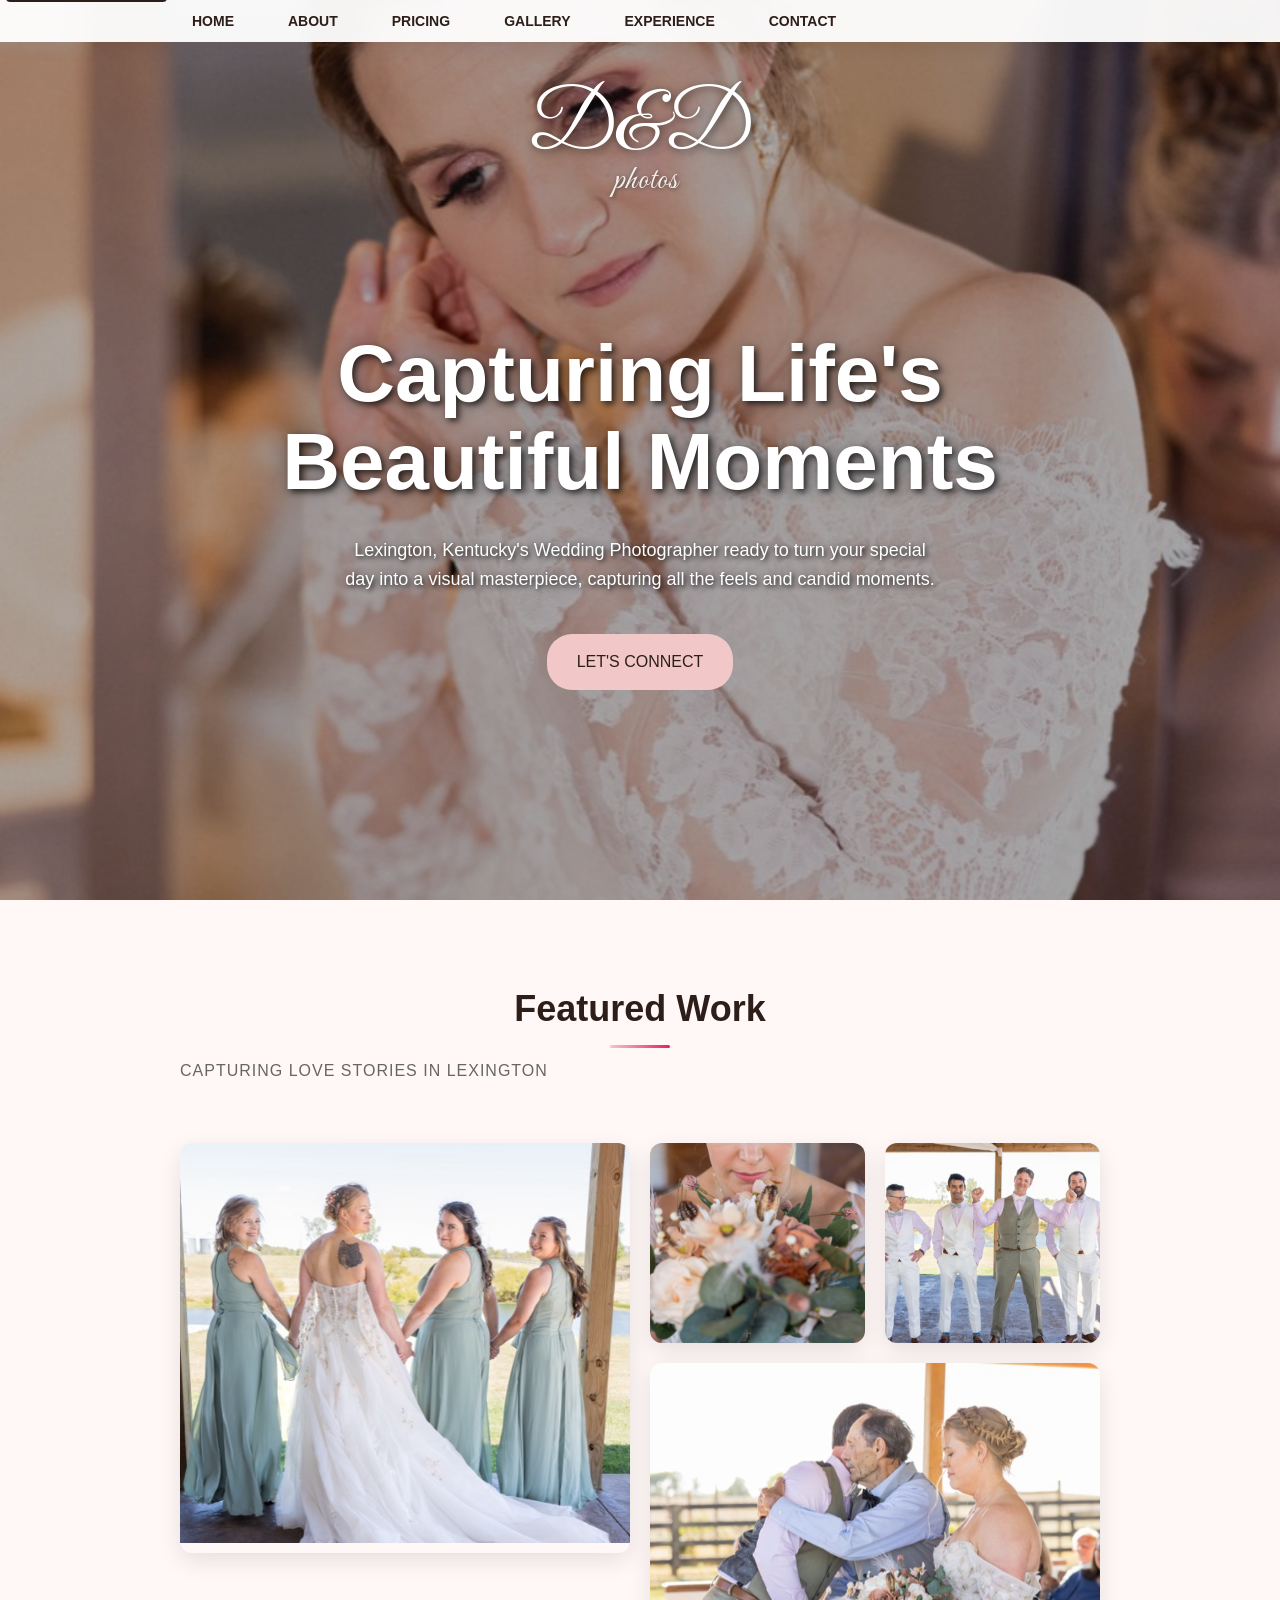
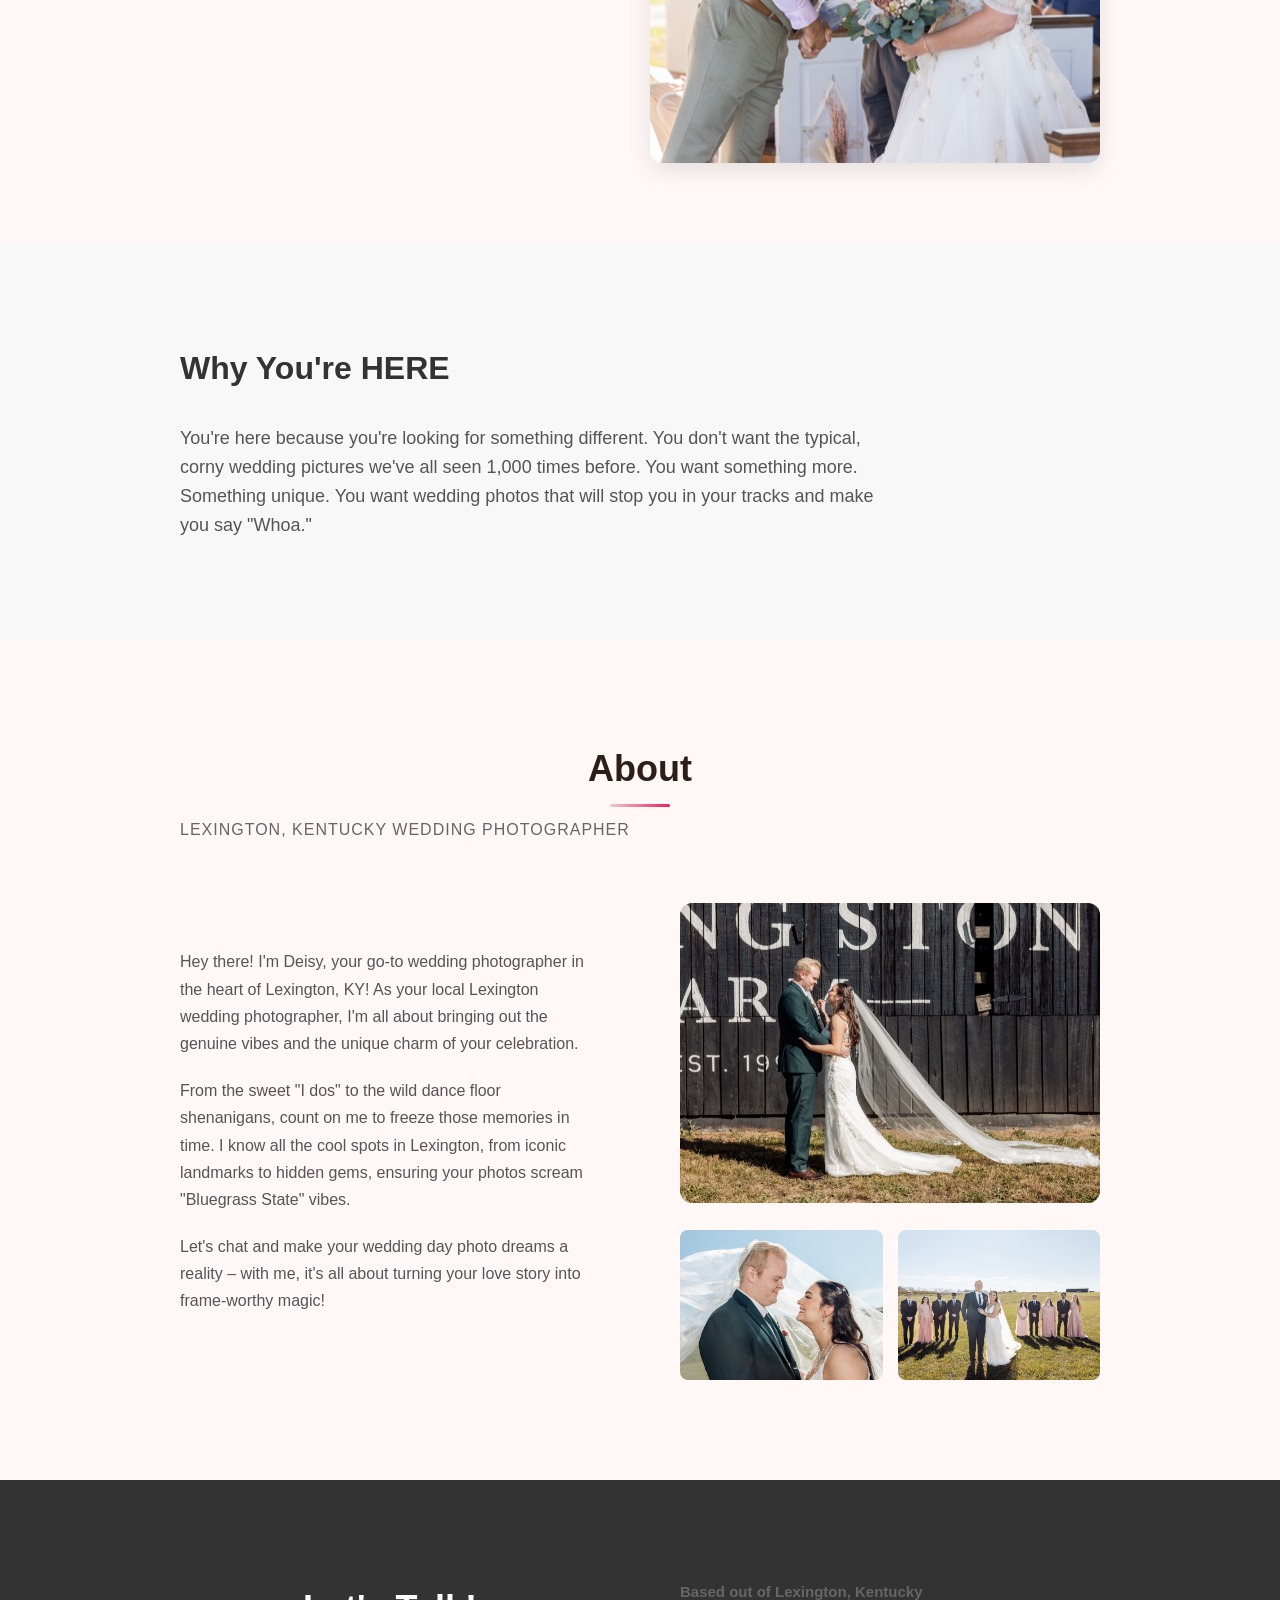
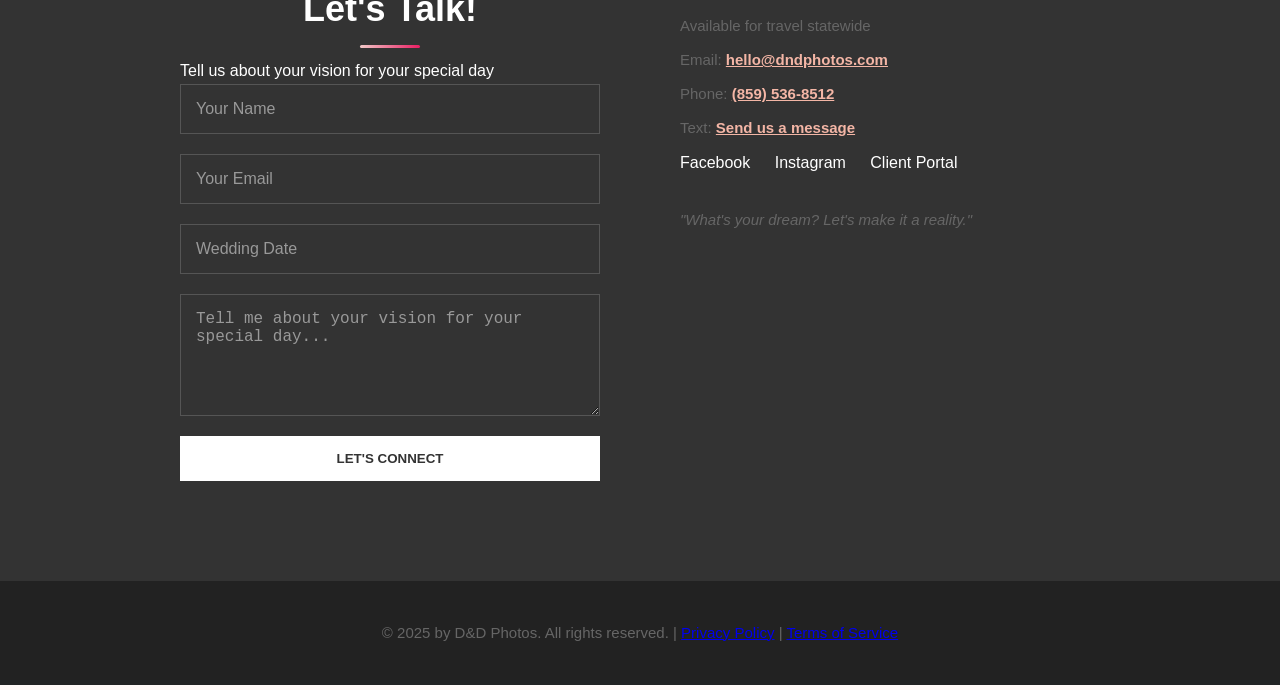
==== commit 04990022: "Create separate pricing page and remove packages section from home page" ====
--- a/index.html
+++ b/index.html
@@ -851,7 +851,7 @@
                 <ul class="nav-menu">
                     <li><a href="#home" aria-label="Go to home section">HOME</a></li>
                     <li><a href="#about" aria-label="Go to about section">ABOUT</a></li>
-                    <li><a href="#packages" aria-label="Go to pricing packages">PRICING</a></li>
+                    <li><a href="pricing.html" aria-label="Go to pricing packages">PRICING</a></li>
                     <li><a href="gallery.html" aria-label="View wedding photography gallery">GALLERY</a></li>
                     <li><a href="experience.html" aria-label="View our photography process">EXPERIENCE</a></li>
                     <li><a href="#contact" aria-label="Go to contact section">CONTACT</a></li>
@@ -935,114 +935,7 @@
         </div>
     </section>
 
-    <!-- Packages Section -->
-    <section id="packages" class="section packages">
-        <div class="container">
-            <h2 class="section-title">Our Packages</h2>
-            
-            <div class="packages-grid">
-                <div class="package">
-                    <div>
-                        <h3>The Silver Collection</h3>
-                        <ul>
-                            <li>4 Hours of Coverage</li>
-                            <li>1 Professional Photographer</li>
-                            <li>Digital Delivery</li>
-                            <li>Print Release</li>
-                            <li>Online Gallery</li>
-                        </ul>
-                    </div>
-                    <div>
-                        <div class="price">$1,200</div>
-                        <div class="price-note">Perfect for intimate celebrations</div>
-                    </div>
-                </div>
-
-                <div class="package">
-                    <div>
-                        <h3>The Gold Collection</h3>
-                        <ul>
-                            <li>6 Hours of Coverage</li>
-                            <li>1 Professional Photographer</li>
-                            <li>Engagement Session</li>
-                            <li>Digital Delivery</li>
-                            <li>Print Release</li>
-                            <li>Online Gallery</li>
-                        </ul>
-                    </div>
-                    <div>
-                        <div class="price">$1,600</div>
-                        <div class="price-note">Most popular choice</div>
-                    </div>
-                </div>
-
-                <div class="package">
-                    <div>
-                        <h3>The Diamond Collection</h3>
-                        <ul>
-                            <li>8 Hours of Coverage</li>
-                            <li>2 Professional Photographers</li>
-                            <li>Engagement Session</li>
-                            <li>Digital Delivery</li>
-                            <li>Print Release</li>
-                            <li>Online Gallery</li>
-                            <li>Wedding Album</li>
-                        </ul>
-                    </div>
-                    <div>
-                        <div class="price">$2,800</div>
-                        <div class="price-note">Complete wedding experience</div>
-                    </div>
-                </div>
-            </div>
-
-            <div class="video-notice">
-                <h3>We are now also offering video packages!</h3>
-                <a href="https://www.bluevstudio.com/weddings" target="_blank" class="video-btn">CLICK HERE FOR VIDEO</a>
-            </div>
-        </div>
-    </section>
-
-
-
-    <!-- Features Section -->
-    <section class="section features-section">
-        <div class="container">
-            <h2 class="section-title">All Our Photography Packages Include</h2>
-            
-            <div class="features-grid">
-                <div class="feature">
-                    <h3>Professional Wedding Photographer</h3>
-                    <p>Each package includes the expertise of a seasoned professional dedicated to ensuring every moment is preserved with artistry and attention to detail.</p>
-                </div>
-
-                <div class="feature">
-                    <h3>Initial Consultation</h3>
-                    <p>We sit down with you to discuss your preferences, style, and any specific moments you want highlighted in your photographs.</p>
-                </div>
-
-                <div class="feature">
-                    <h3>Online Photo Gallery</h3>
-                    <p>Access your memories anytime, anywhere! Private online gallery to view and download all your high-resolution images.</p>
-                </div>
-
-                <div class="feature">
-                    <h3>Print Rights</h3>
-                    <p>Full print rights to your images, allowing you to create beautiful albums, prints, or share them digitally without restrictions.</p>
-                </div>
-
-                <div class="feature">
-                    <h3>Pre-Wedding Consultation</h3>
-                    <p>30-minute consultation a month before your wedding to go over all final details and ensure we're prepared for your big day.</p>
-                </div>
-
-                <div class="feature">
-                    <h3>Timeline Assistance</h3>
-                    <p>Help creating a personalized wedding day timeline that ensures ample time for photography without feeling rushed.</p>
-                </div>
-            </div>
-        </div>
-    </section>
+
 
     <!-- Contact Section -->
     <section id="contact" class="section contact">
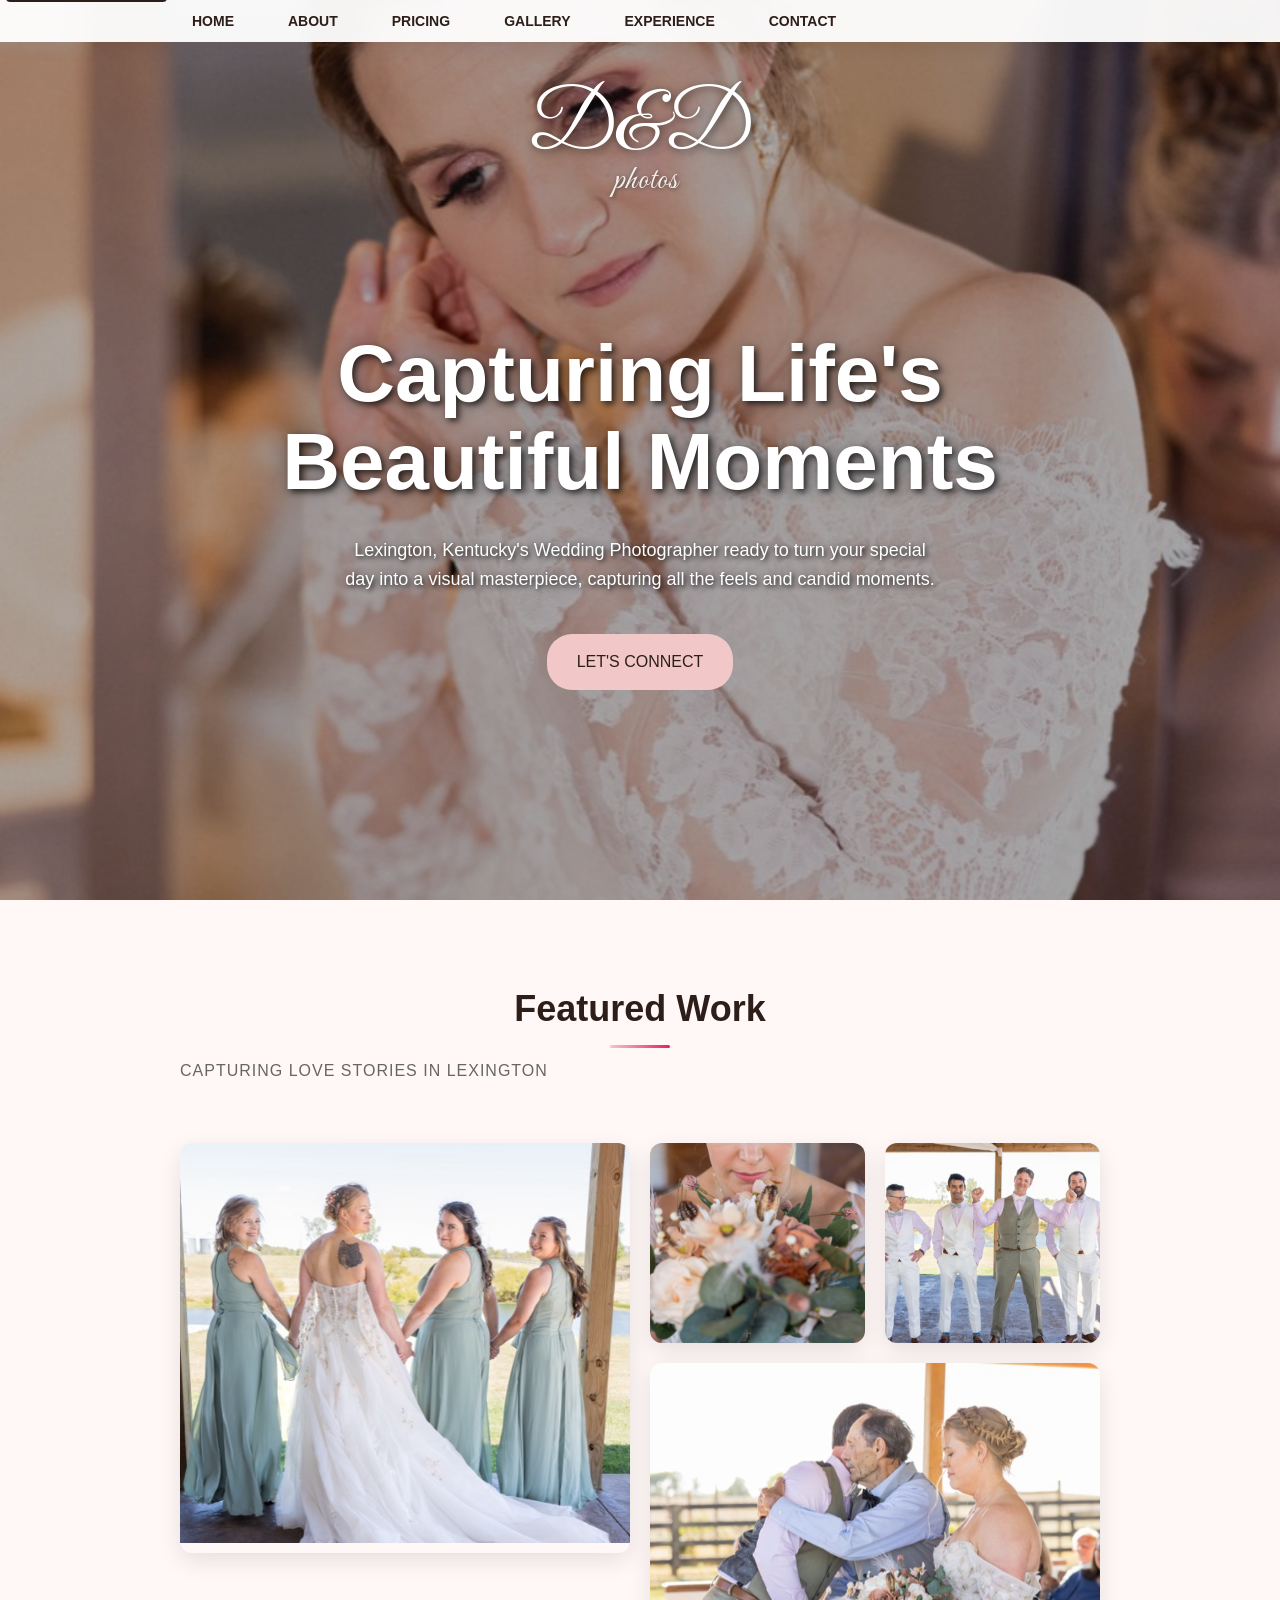
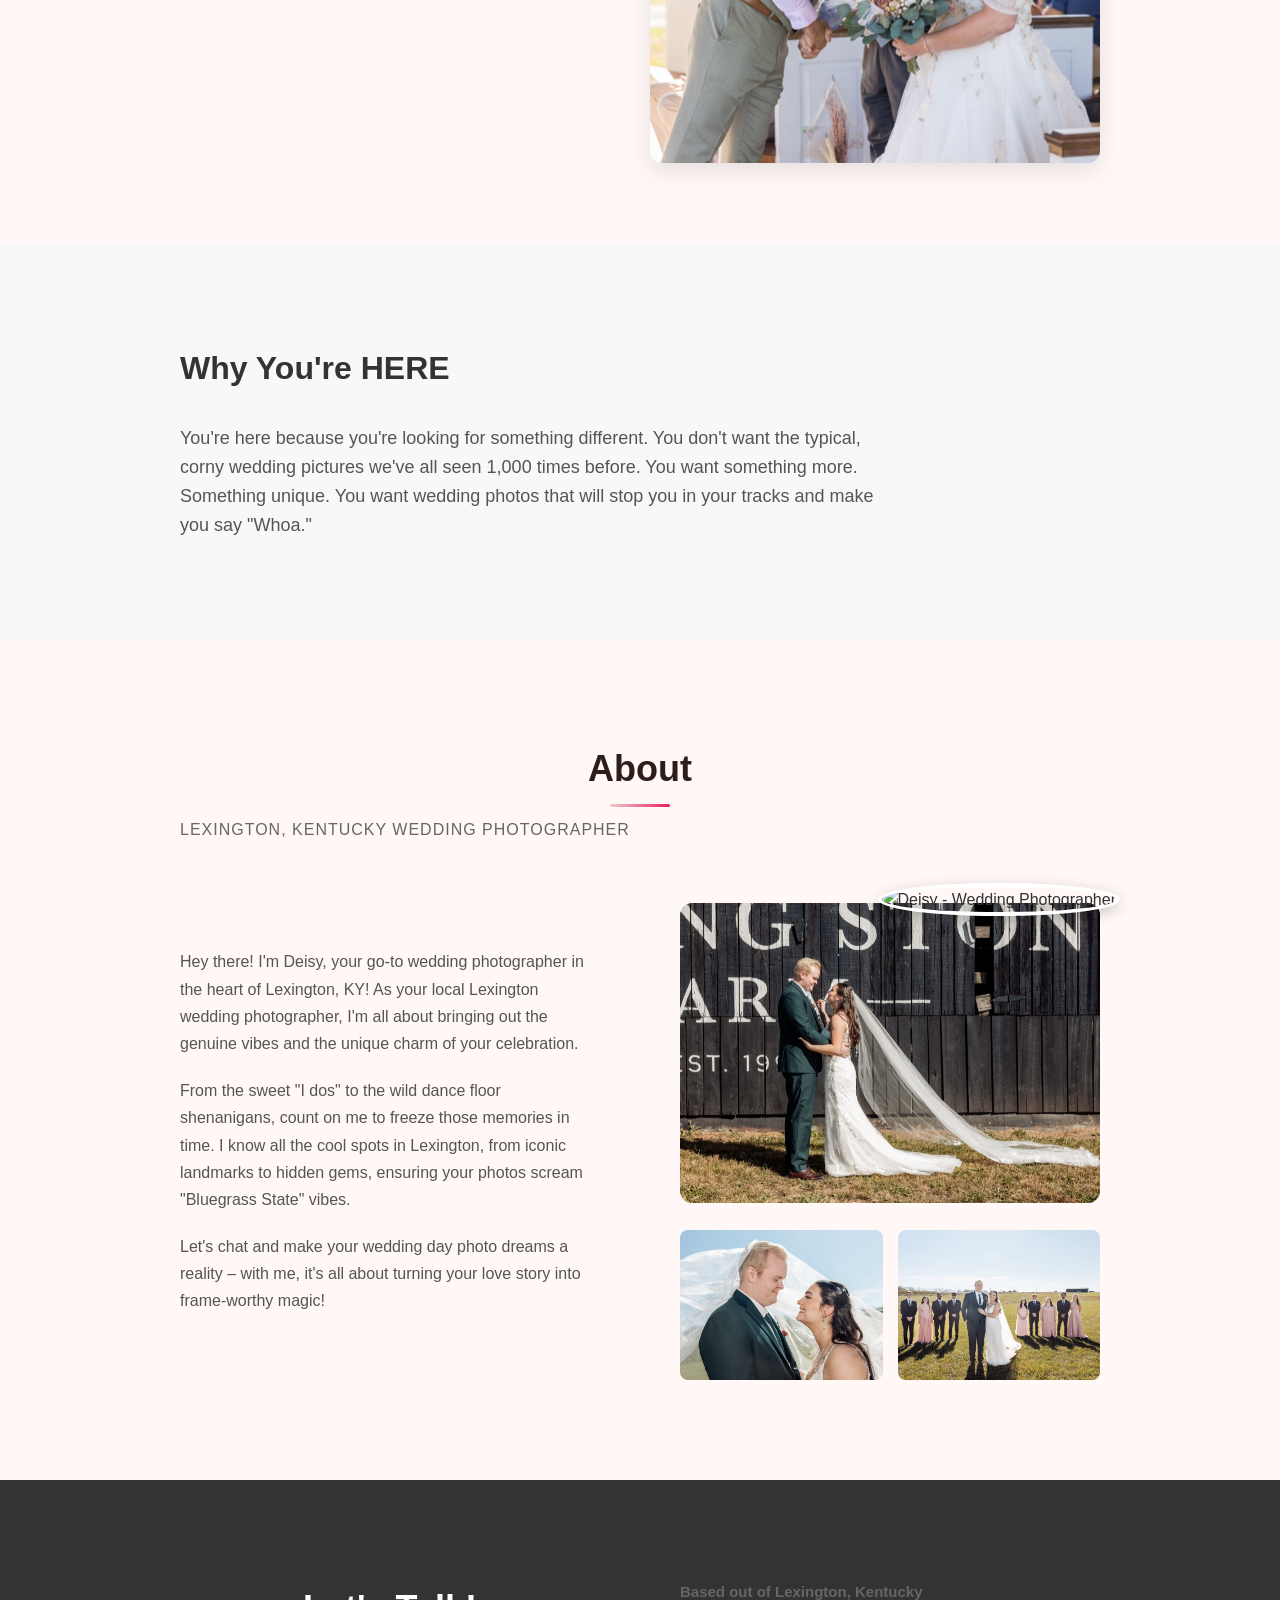
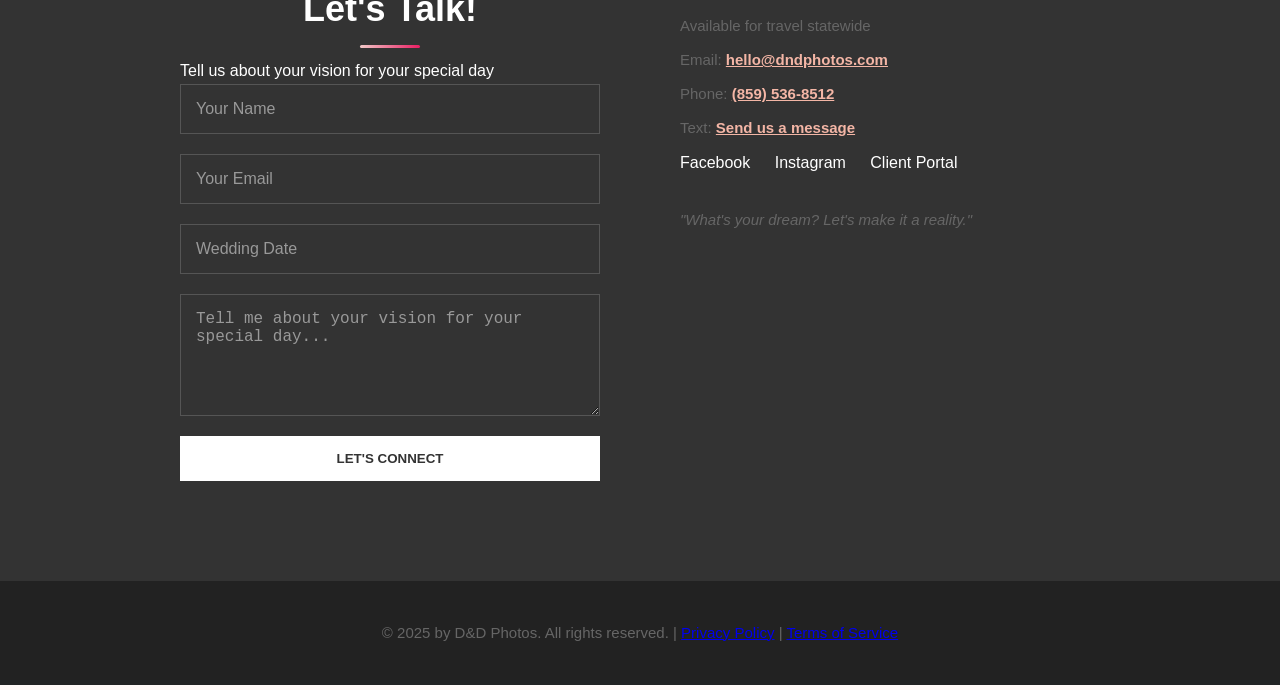
==== commit e009893a: "Add circular profile photo overlay to about section" ====
--- a/index.html
+++ b/index.html
@@ -492,6 +492,31 @@
         .about-image-main img.loaded {
             opacity: 1;
         }
+        
+        .about-image-main {
+            position: relative;
+        }
+        
+        .deisy-profile {
+            position: absolute;
+            top: -20px;
+            right: -20px;
+            z-index: 10;
+        }
+        
+        .deisy-profile img {
+            width: 80px;
+            height: 80px;
+            border-radius: 50%;
+            object-fit: cover;
+            border: 4px solid white;
+            box-shadow: 0 4px 15px rgba(0, 0, 0, 0.2);
+            transition: transform 0.3s ease;
+        }
+        
+        .deisy-profile img:hover {
+            transform: scale(1.1);
+        }
 
         .about-image-secondary {
             display: grid;
@@ -925,6 +950,9 @@
                 <div class="about-images">
                     <div class="about-image-main">
                         <img src="optimized-images/about-main.jpg" alt="Deisy - Professional wedding photographer in Lexington, Kentucky" loading="lazy" width="400" height="300">
+                        <div class="deisy-profile">
+                            <img src="optimized-images/deisy-profile.jpg" alt="Deisy - Wedding Photographer" loading="lazy" width="80" height="80">
+                        </div>
                     </div>
                     <div class="about-image-secondary">
                         <img src="optimized-images/about-accent1.jpg" alt="Wedding photography portfolio showcasing elegant moments" loading="lazy" width="200" height="150">
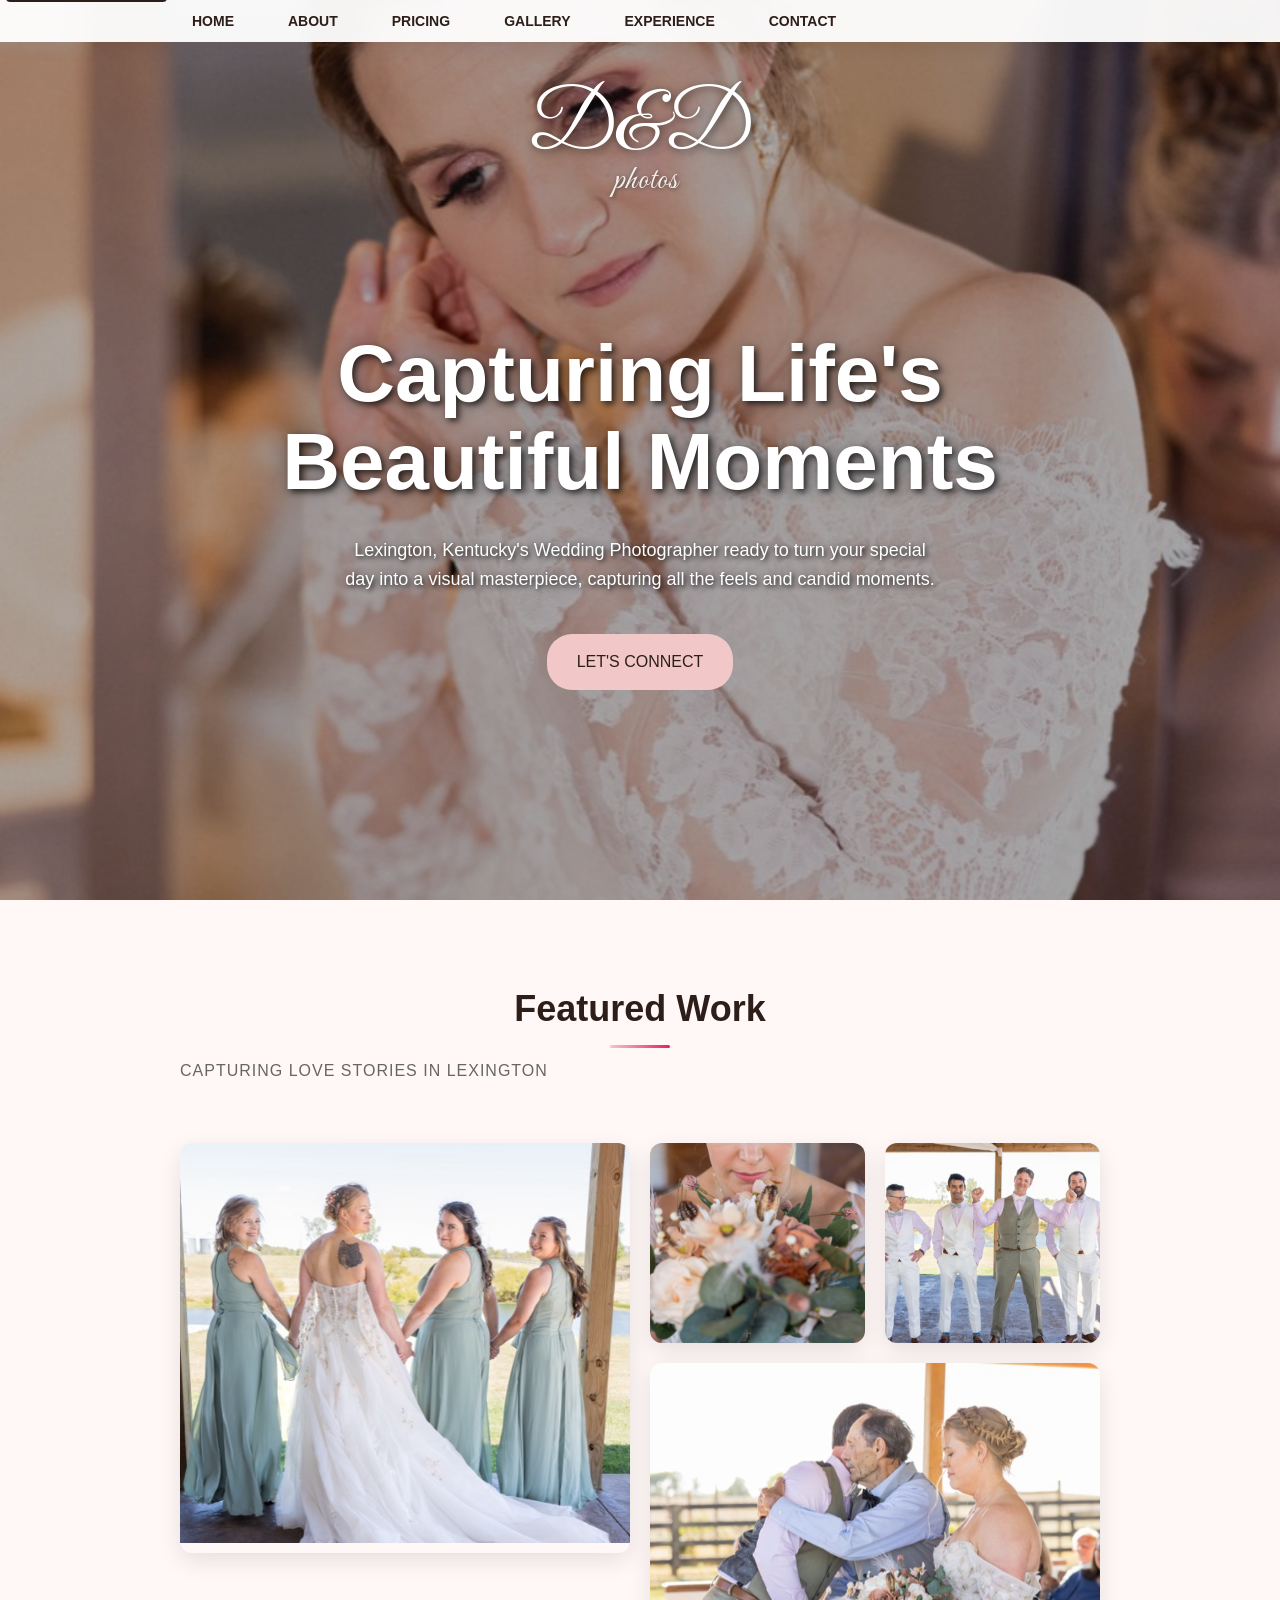
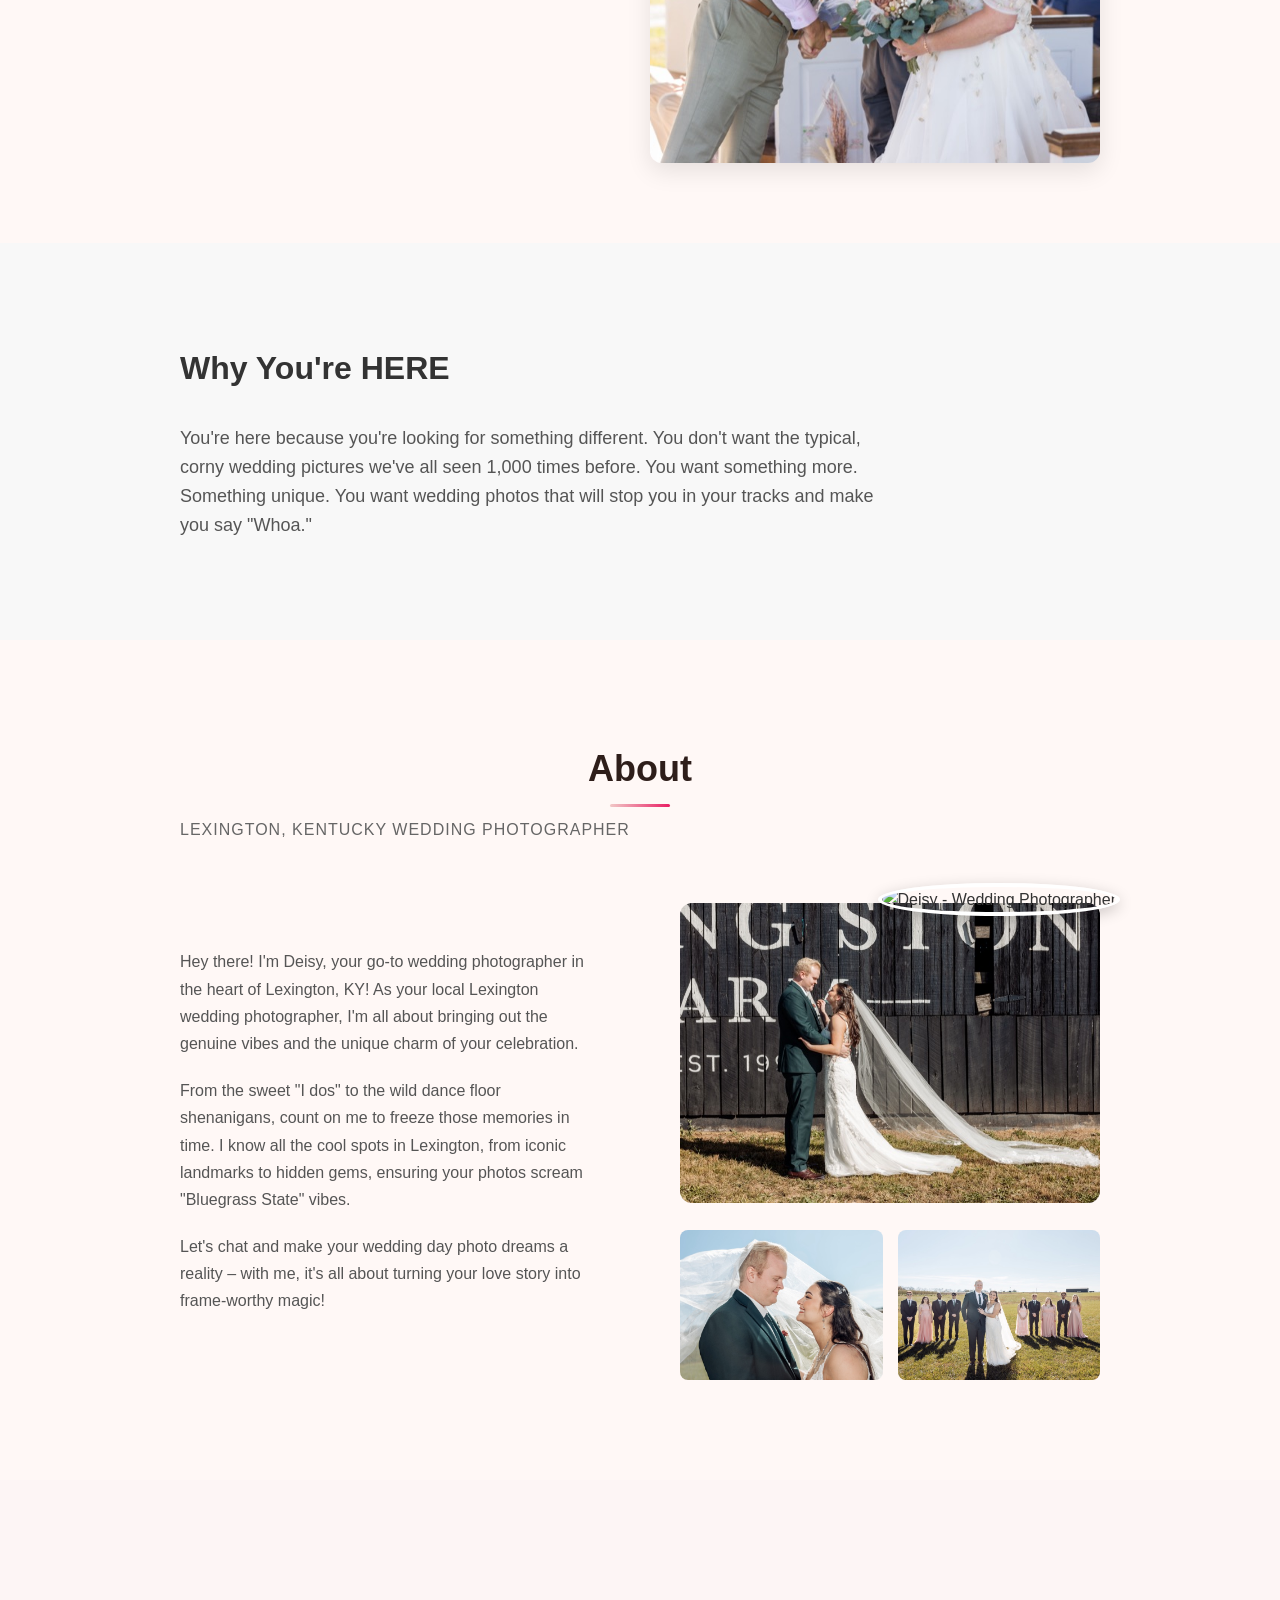
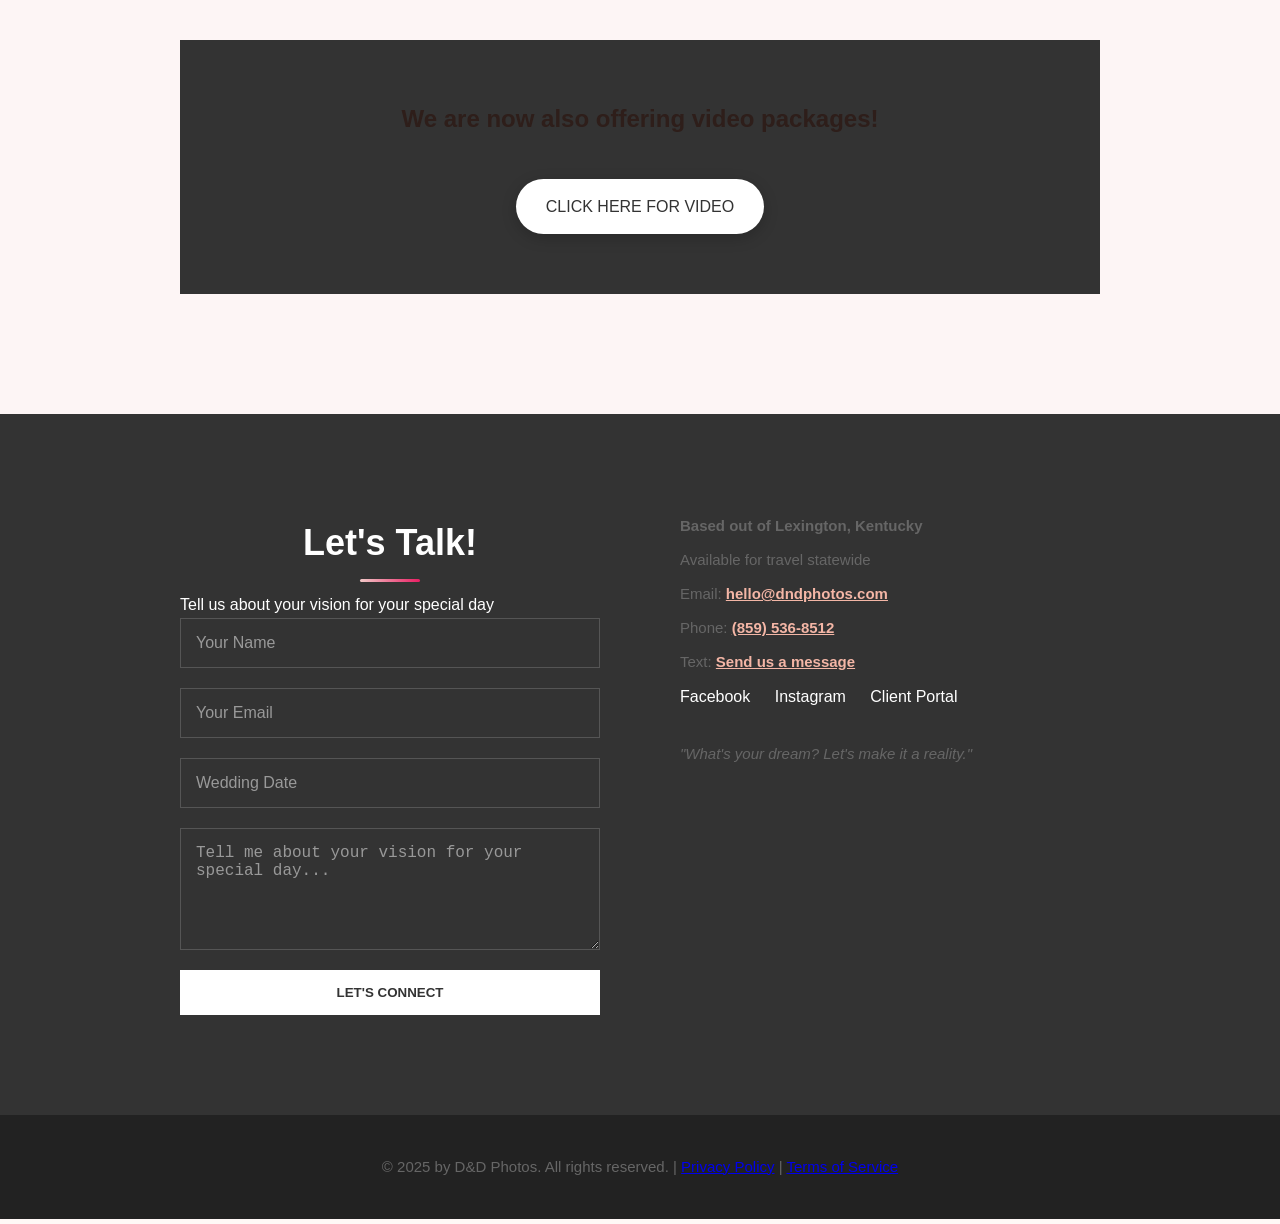
==== commit fb88f576: "Restore video section to home page and fix yellow glow hover effect on pricing packages" ====
--- a/index.html
+++ b/index.html
@@ -539,6 +539,40 @@
         .about-image-secondary img.loaded {
             opacity: 1;
         }
+        
+        /* Video Section */
+        .video-section {
+            background: #fdf5f5;
+            text-align: center;
+        }
+        
+        .video-notice {
+            padding: 40px 20px;
+        }
+        
+        .video-notice h3 {
+            font-size: 1.5rem;
+            font-weight: 600;
+            margin-bottom: 20px;
+            color: #2e1e1a;
+        }
+        
+        .video-btn {
+            display: inline-block;
+            background: #f1c8c7;
+            color: #2e1e1a;
+            padding: 15px 30px;
+            text-decoration: none;
+            border-radius: 50px;
+            font-weight: 600;
+            transition: all 0.3s ease;
+            font-size: 16px;
+        }
+        
+        .video-btn:hover {
+            opacity: 0.8;
+            transform: translateY(-2px);
+        }
 
         /* Packages */
         .packages {
@@ -963,7 +997,15 @@
         </div>
     </section>
 
-
+    <!-- Video Section -->
+    <section class="section video-section">
+        <div class="container">
+            <div class="video-notice">
+                <h3>We are now also offering video packages!</h3>
+                <a href="https://www.bluevstudio.com/weddings" target="_blank" class="video-btn">CLICK HERE FOR VIDEO</a>
+            </div>
+        </div>
+    </section>
 
     <!-- Contact Section -->
     <section id="contact" class="section contact">
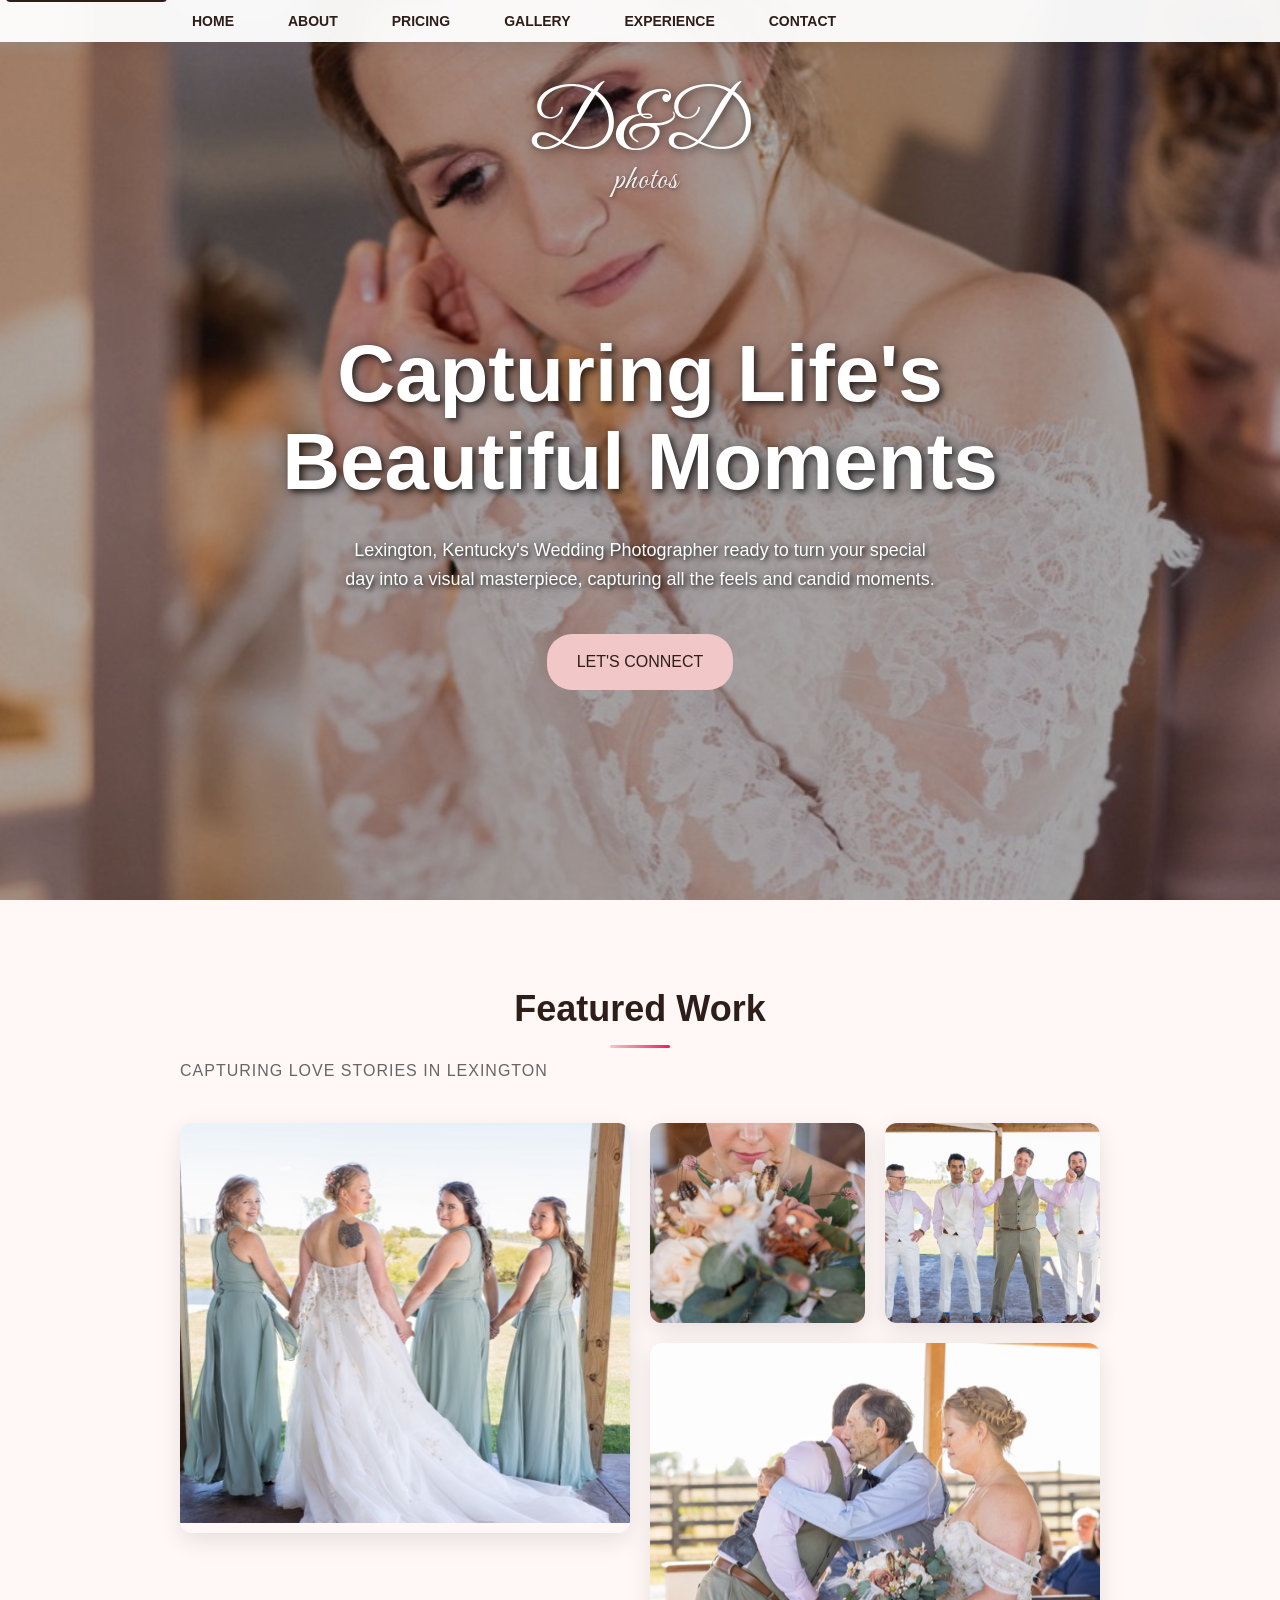
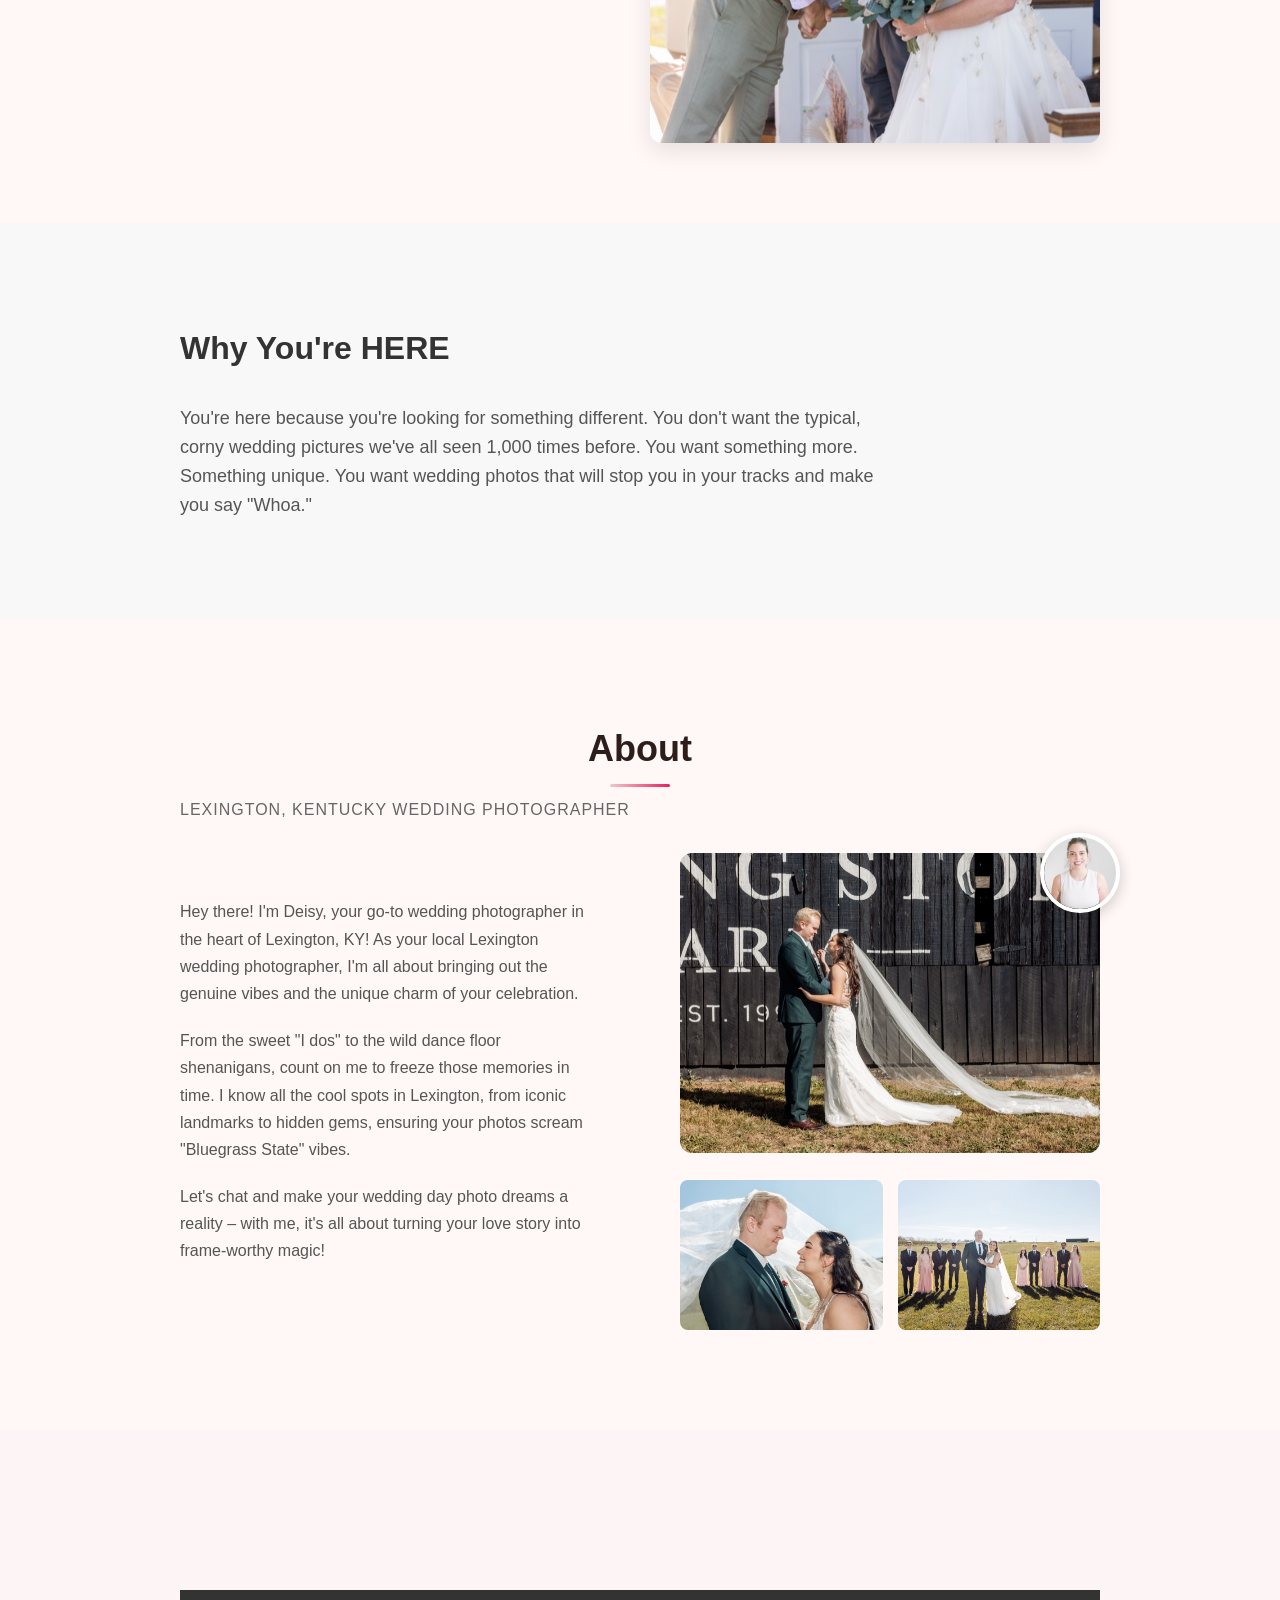
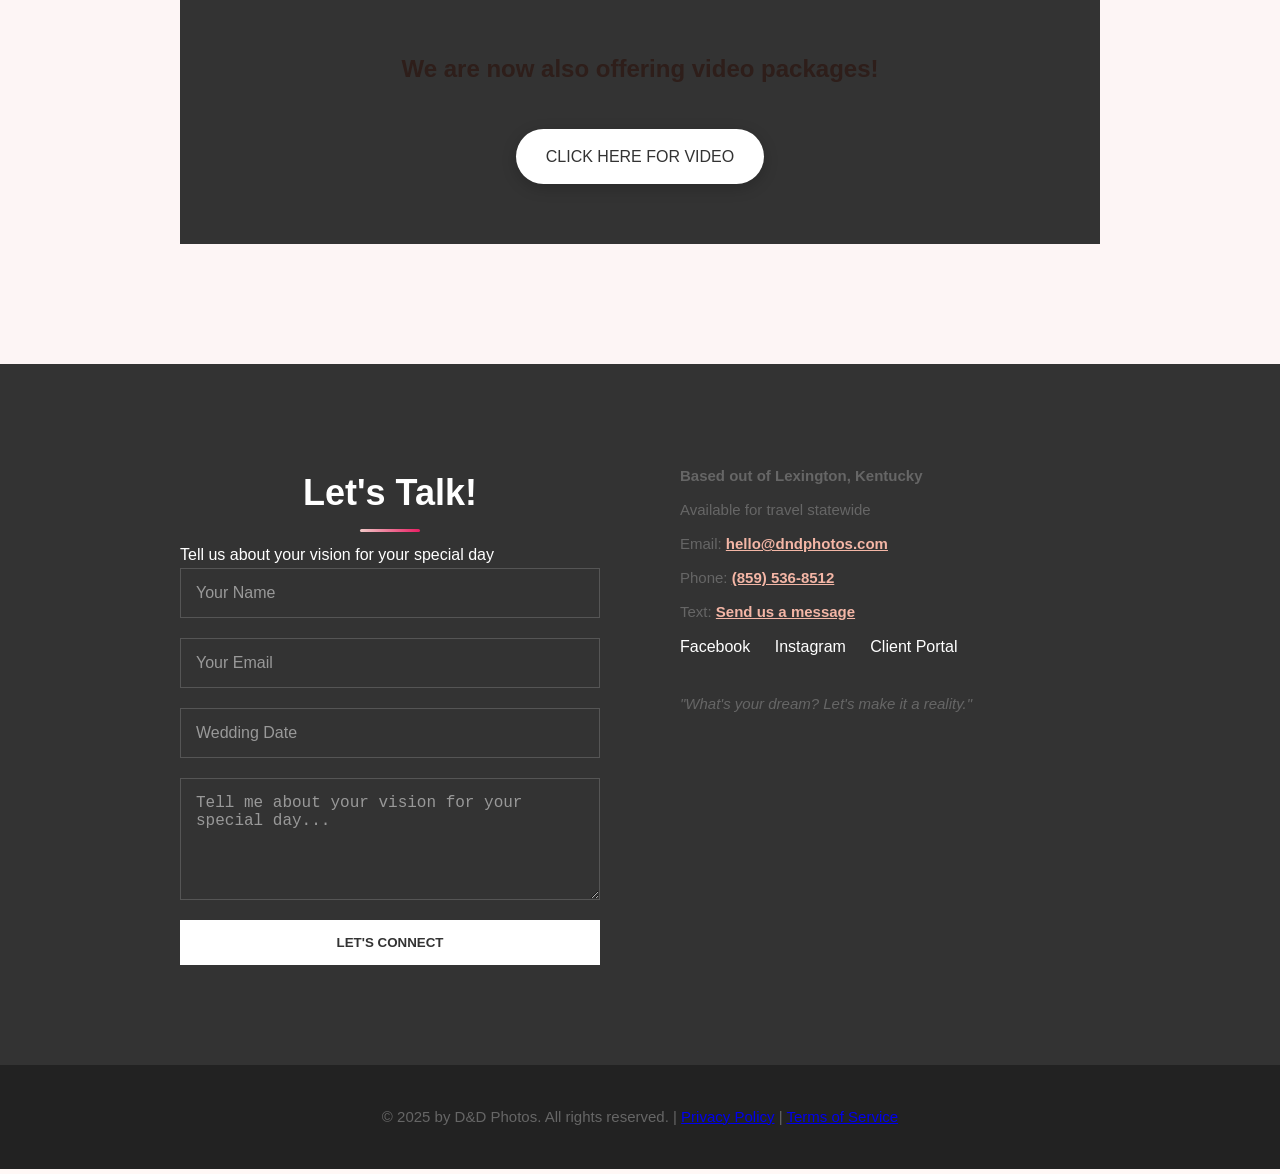
==== commit f244372c: "Fix subtitle spacing and create shared CSS design system for cohesive styling across all pages" ====
--- a/index.html
+++ b/index.html
@@ -448,7 +448,7 @@
         .section-subtitle {
             font-size: 16px;
             color: #666;
-            margin-bottom: 60px;
+            margin-bottom: 30px;
             text-transform: uppercase;
             letter-spacing: 1px;
         }
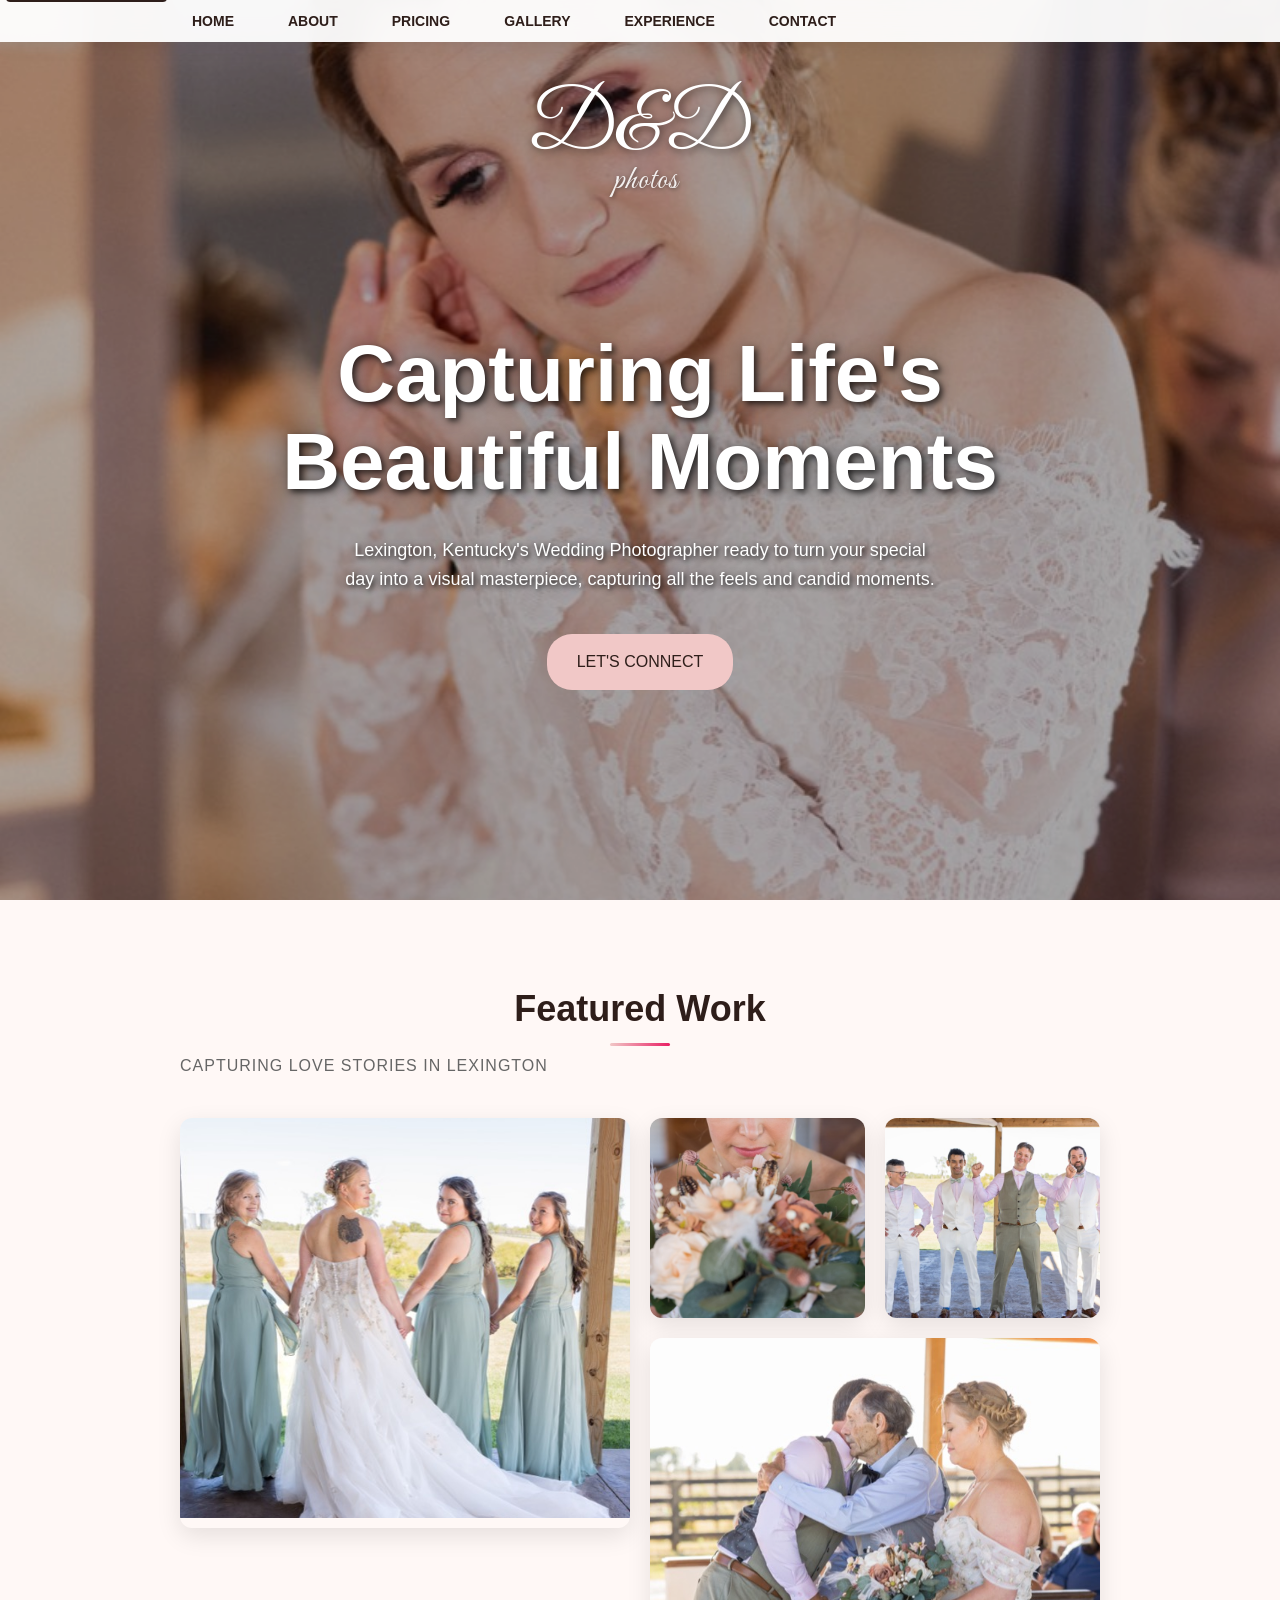
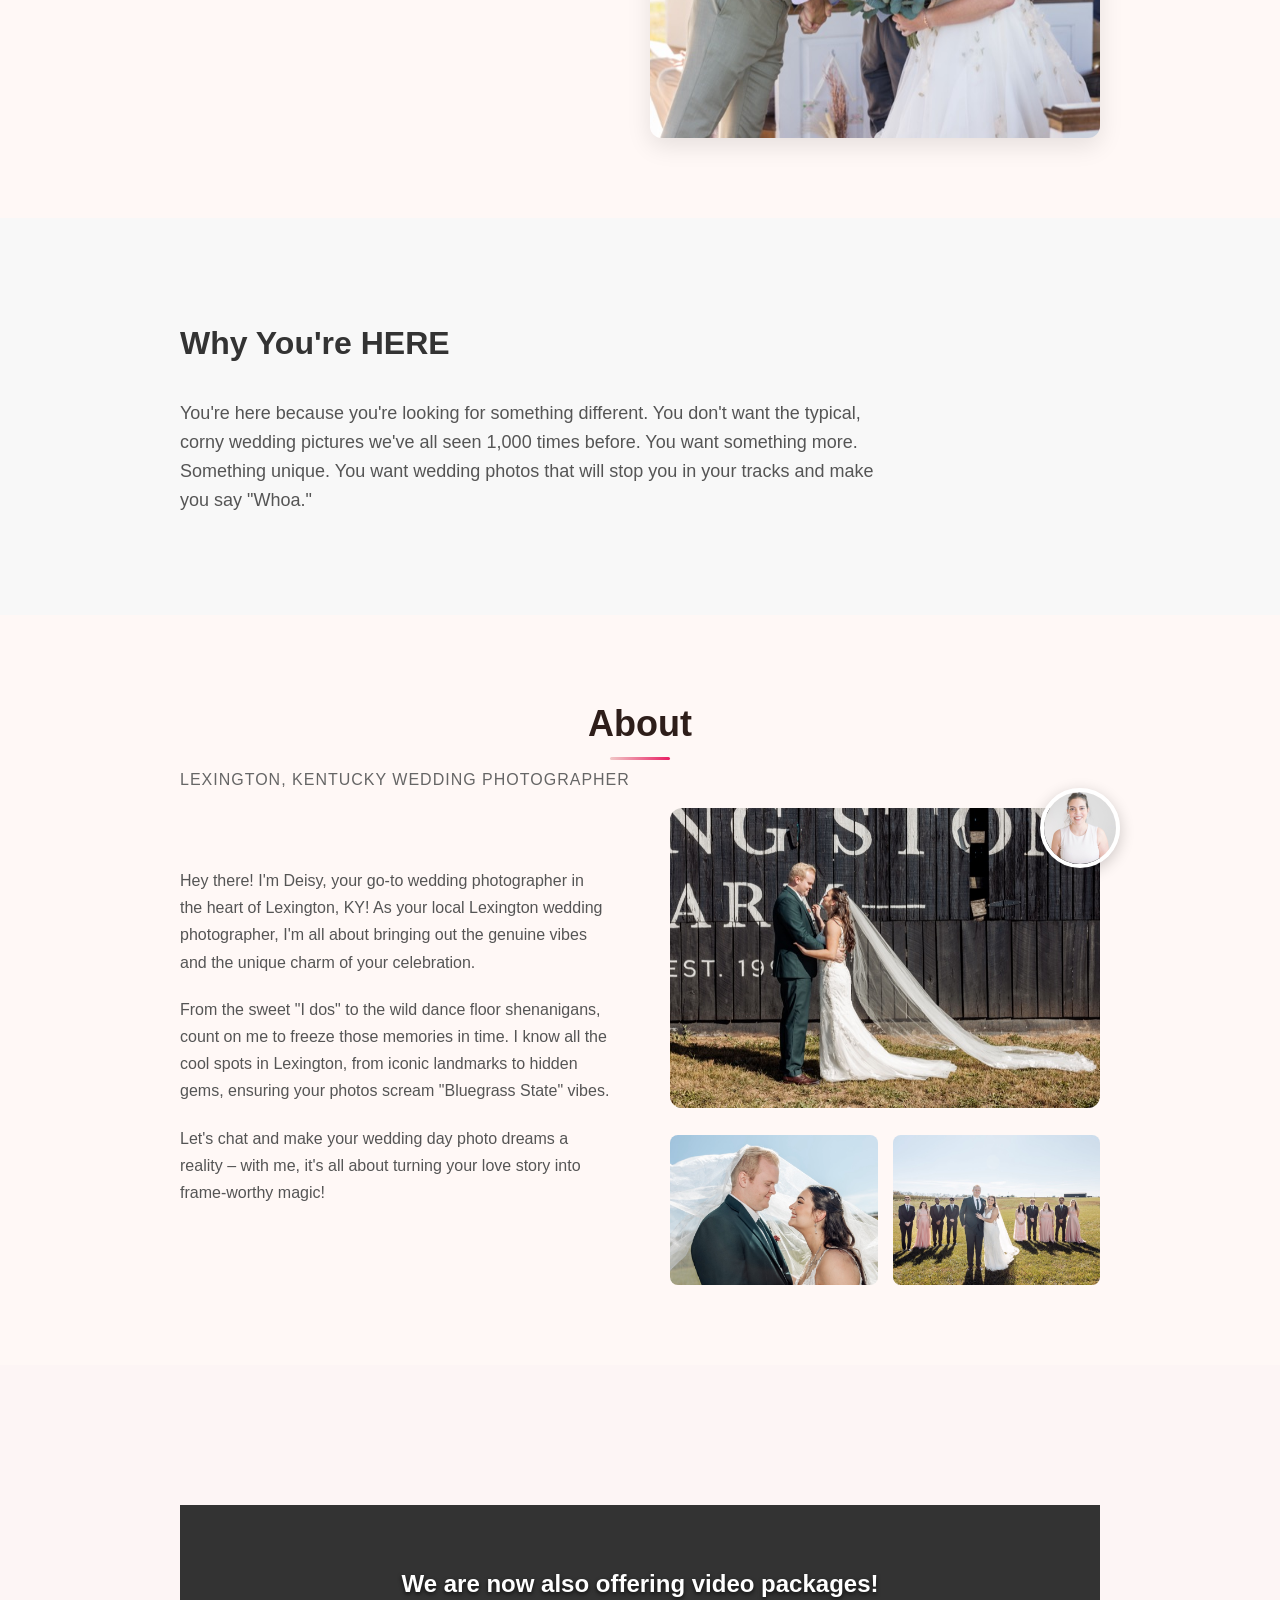
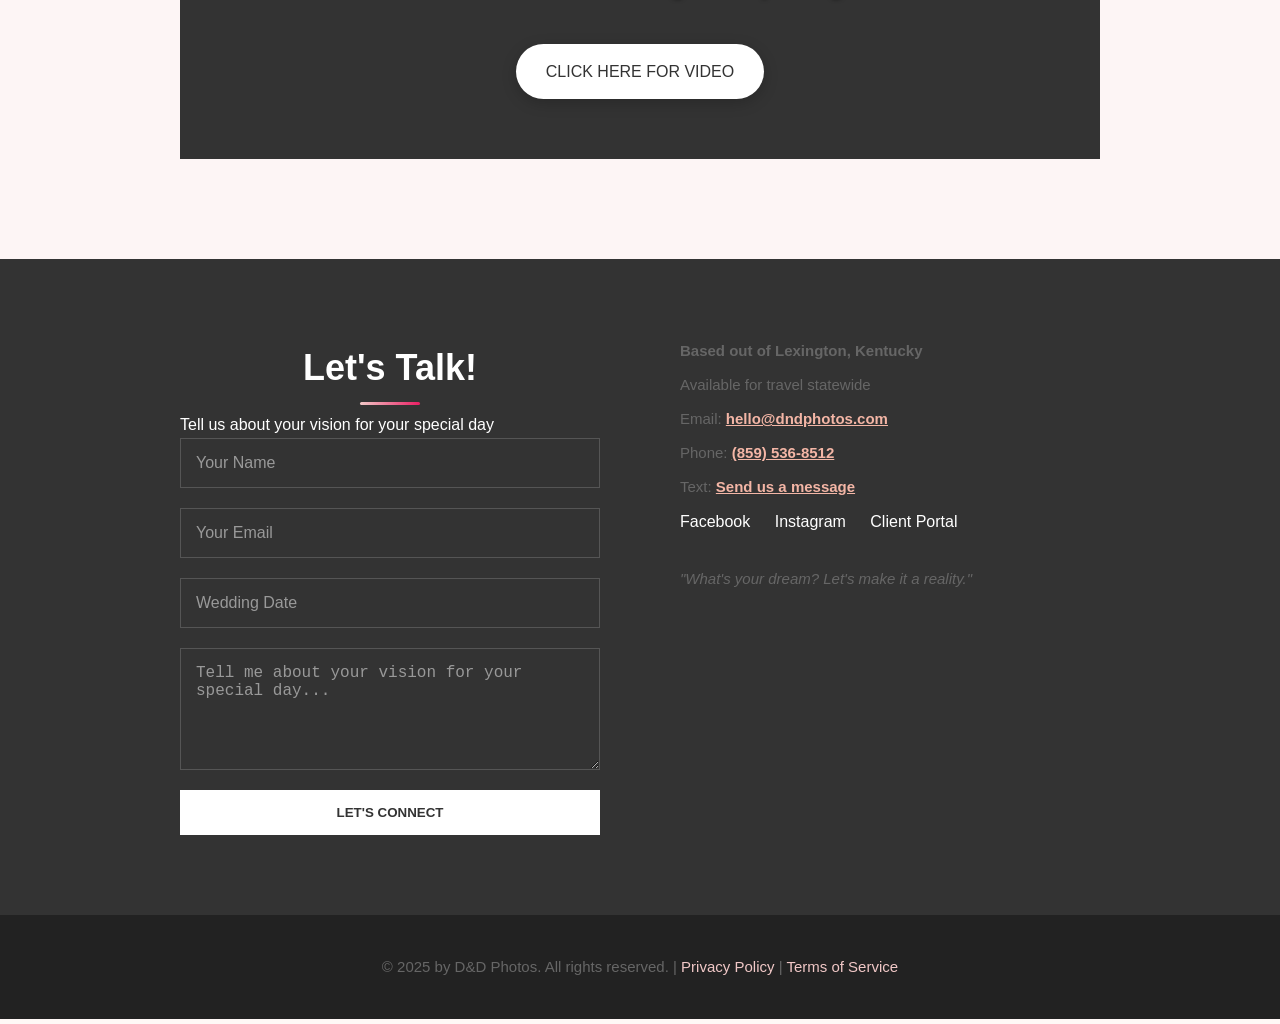
==== commit f95d40fb: "Add beautiful headers with logo and image collage to all sub-pages, fix spacing issues, and make des" ====
--- a/index.html
+++ b/index.html
@@ -421,13 +421,13 @@
 
         /* Section Titles */
         .section {
-            padding: 100px 0;
+            padding: 80px 0;
         }
 
         .section-title {
             font-size: 36px;
             font-weight: 700;
-            margin-bottom: 20px;
+            margin-bottom: 15px;
             color: #2e1e1a;
             text-align: center;
             position: relative;
@@ -436,7 +436,7 @@
         .section-title::after {
             content: '';
             position: absolute;
-            bottom: -10px;
+            bottom: -8px;
             left: 50%;
             transform: translateX(-50%);
             width: 60px;
@@ -448,7 +448,7 @@
         .section-subtitle {
             font-size: 16px;
             color: #666;
-            margin-bottom: 30px;
+            margin-bottom: 15px;
             text-transform: uppercase;
             letter-spacing: 1px;
         }
@@ -457,7 +457,7 @@
         .about-grid {
             display: grid;
             grid-template-columns: 1fr 1fr;
-            gap: 80px;
+            gap: 60px;
             align-items: center;
         }
 
@@ -554,7 +554,8 @@
             font-size: 1.5rem;
             font-weight: 600;
             margin-bottom: 20px;
-            color: #2e1e1a;
+            color: white;
+            text-shadow: 0 2px 4px rgba(0, 0, 0, 0.7);
         }
         
         .video-btn {
@@ -1047,7 +1048,7 @@
     <!-- Footer -->
     <footer role="contentinfo">
         <div class="container">
-            <p>&copy; 2025 by D&D Photos. All rights reserved. | <a href="https://dndphotos.com/privacy-policy">Privacy Policy</a> | <a href="https://dndphotos.com/terms-of-service">Terms of Service</a></p>
+            <p>&copy; 2025 by D&D Photos. All rights reserved. | <a href="privacy-policy.html" style="color: #f1c8c7; text-decoration: none; transition: color 0.3s ease;">Privacy Policy</a> | <a href="terms-of-service.html" style="color: #f1c8c7; text-decoration: none; transition: color 0.3s ease;">Terms of Service</a></p>
         </div>
     </footer>
 
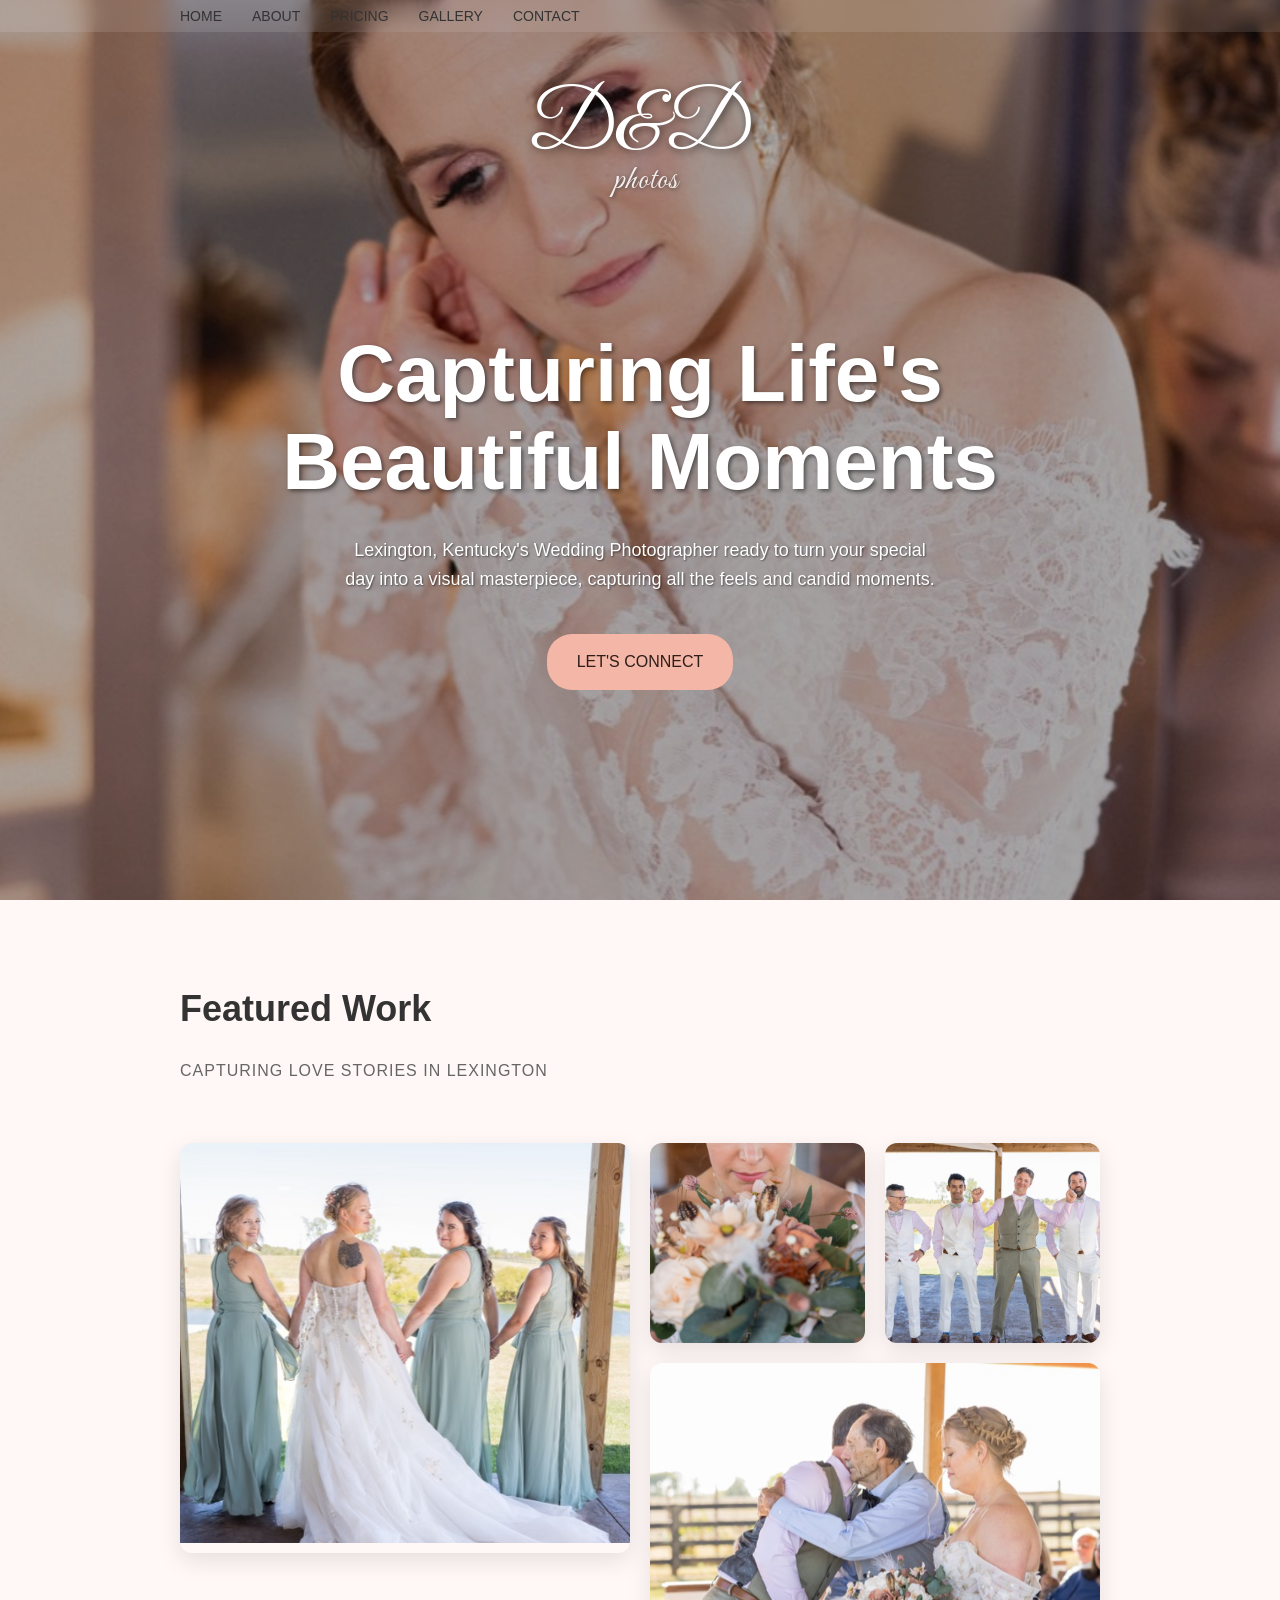
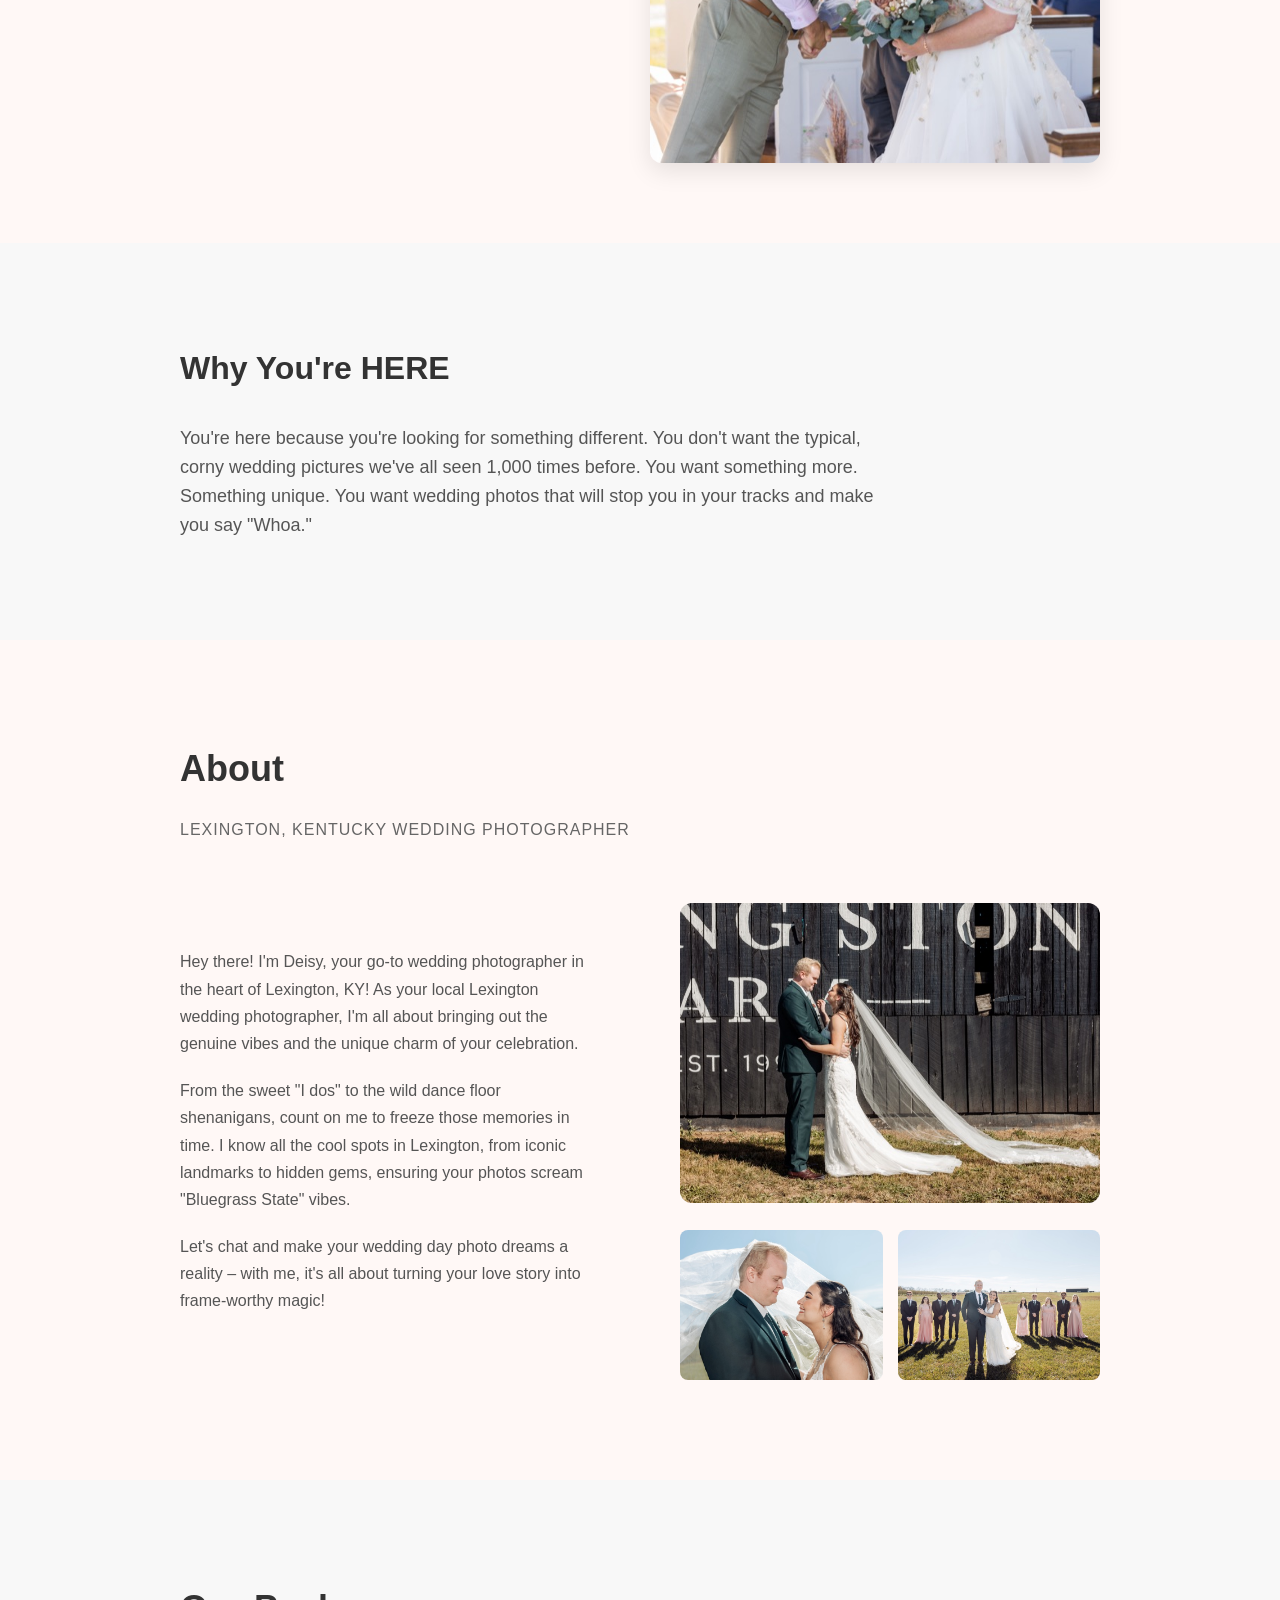
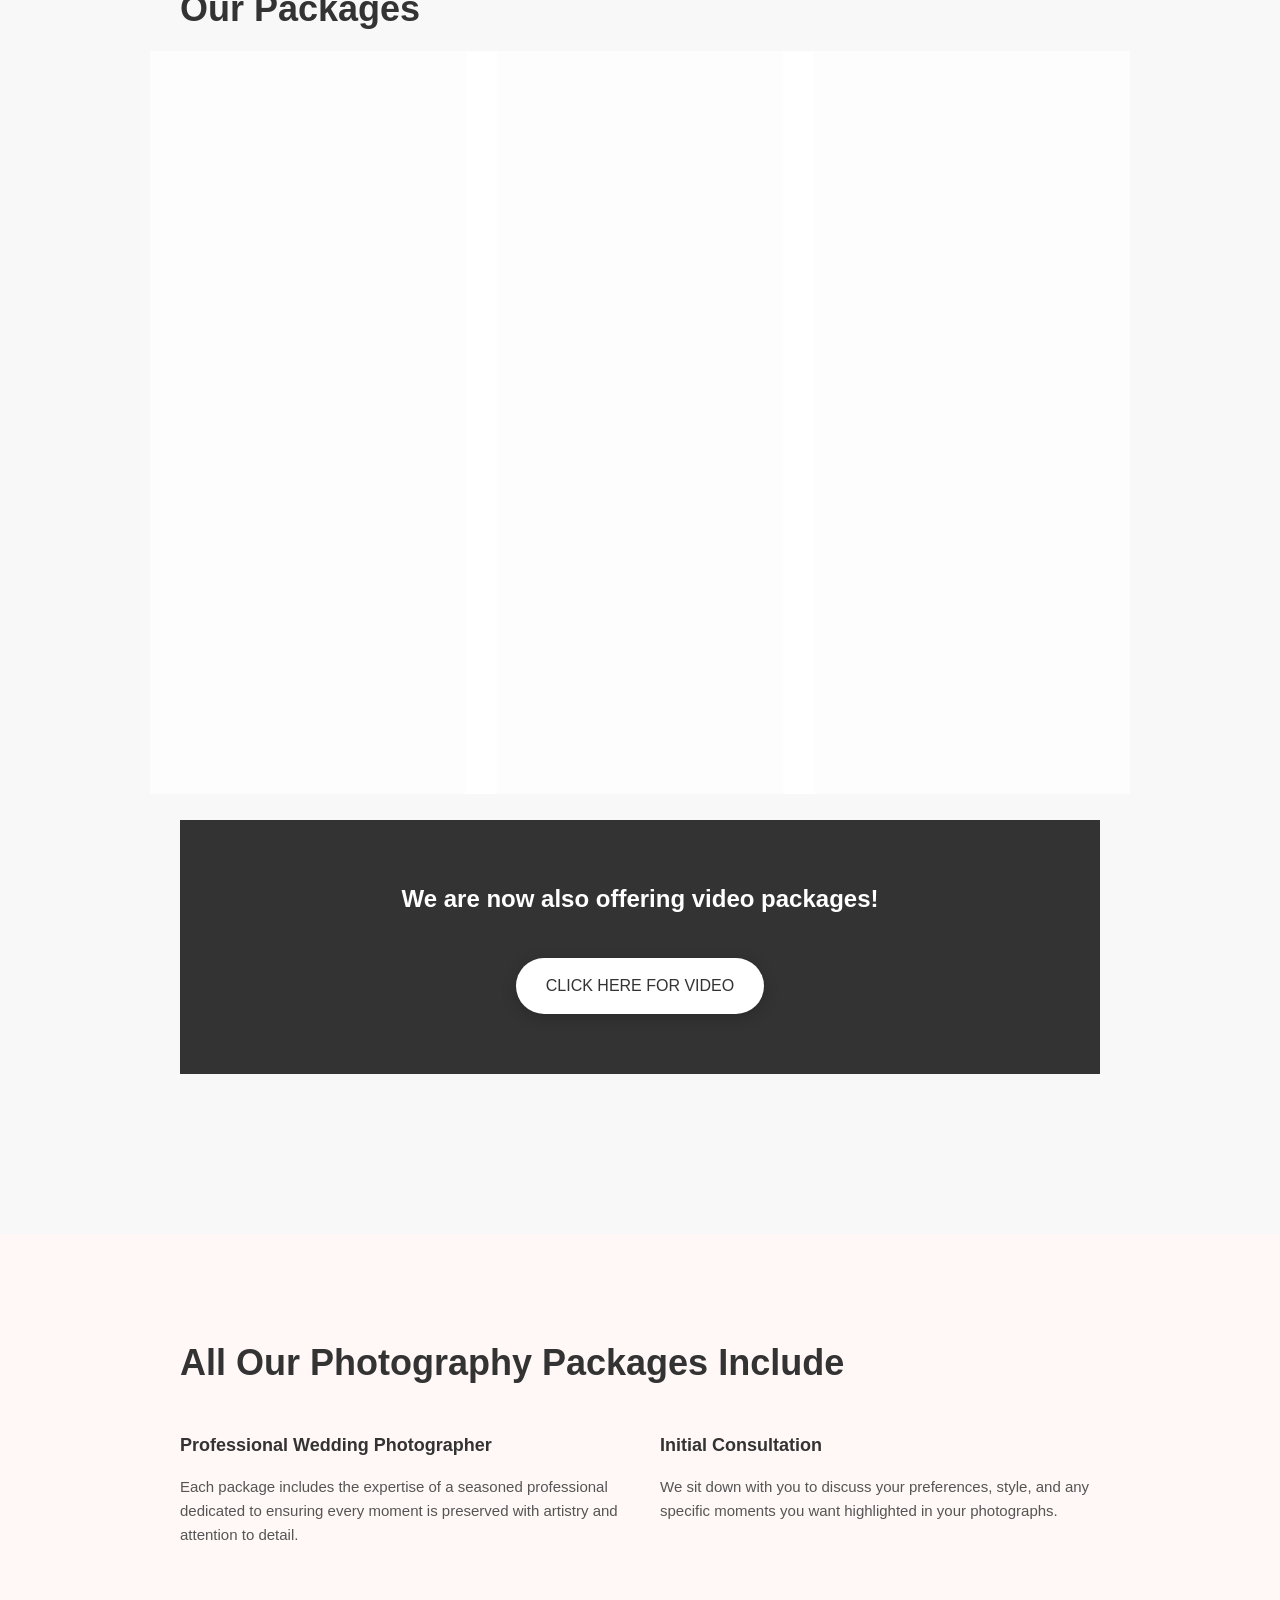
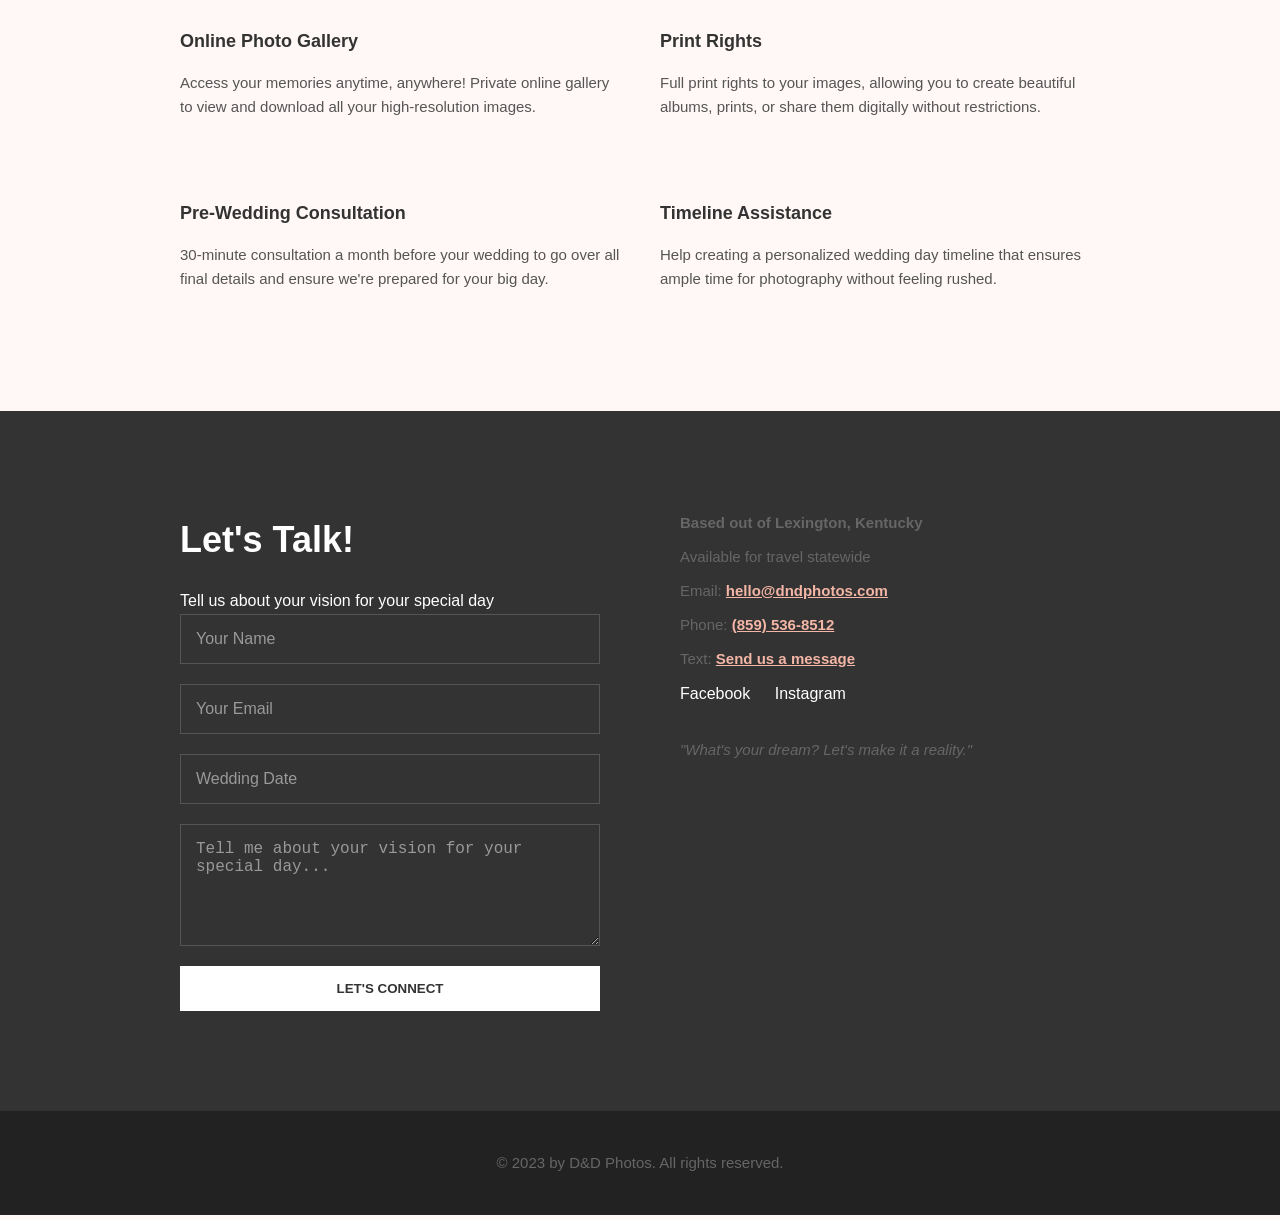
==== commit 6adb1b62: "Fix gallery layout and indentation" ====
--- a/index.html
+++ b/index.html
@@ -3,66 +3,52 @@
 <head>
     <meta charset="UTF-8">
     <meta name="viewport" content="width=device-width, initial-scale=1.0">
-    <title>D&D Photos | Professional Wedding Photographer in Lexington, Kentucky | Packages from $1,200</title>
+    <title>D&D Photos | Lexington Wedding Photographer</title>
     
-    <!-- Enhanced SEO Meta Tags -->
-    <meta name="description" content="Award-winning wedding photographer in Lexington, Kentucky. Professional wedding photography packages starting at $1,200. Serving Kentucky and beyond with elegant, timeless wedding photos.">
-    <meta name="keywords" content="wedding photographer Lexington Kentucky, Kentucky wedding photographer, Lexington wedding photography, wedding photographer near me, engagement photos Lexington, bridal portraits Kentucky, wedding photography packages, professional wedding photographer">
+    <!-- SEO Meta Tags -->
+    <meta name="description" content="Professional wedding photography in Lexington, Kentucky. Capturing beautiful moments and love stories with elegance and style.">
+    <meta name="keywords" content="wedding photographer, Lexington Kentucky, wedding photography, engagement photos, bridal portraits">
     <meta name="author" content="D&D Photos">
-    <meta name="robots" content="index, follow, max-image-preview:large, max-snippet:-1, max-video-preview:-1">
-    <meta name="googlebot" content="index, follow">
+    <meta name="robots" content="index, follow">
     
-    <!-- Enhanced Open Graph (Facebook, LinkedIn, WhatsApp) -->
+    <!-- Open Graph (iMessage, Facebook, LinkedIn) -->
     <meta property="og:type" content="website">
-    <meta property="og:title" content="D&D Photos | Professional Wedding Photographer in Lexington, Kentucky">
-    <meta property="og:description" content="Award-winning wedding photographer in Lexington, Kentucky. Professional wedding photography packages starting at $1,200. Serving Kentucky and beyond.">
+    <meta property="og:title" content="D&D Photos — Wedding Photography">
+    <meta property="og:description" content="Professional wedding photography in Lexington, Kentucky. Packages starting at $1,200.">
     <meta property="og:url" content="https://dndphotos.com/">
     <meta property="og:site_name" content="D&D Photos">
     <meta property="og:image" content="https://dndphotos.com/og-image.jpg">
     <meta property="og:image:width" content="1200">
     <meta property="og:image:height" content="630">
-    <meta property="og:image:alt" content="D&D Photos - Professional Wedding Photography in Lexington, Kentucky">
-    <meta property="og:locale" content="en_US">
     
-    <!-- Enhanced Twitter Card -->
+    <!-- Twitter (also used by many messengers) -->
     <meta name="twitter:card" content="summary_large_image">
-    <meta name="twitter:title" content="D&D Photos | Professional Wedding Photographer in Lexington, Kentucky">
-    <meta name="twitter:description" content="Award-winning wedding photographer in Lexington, Kentucky. Professional wedding photography packages starting at $1,200.">
+    <meta name="twitter:title" content="D&D Photos — Wedding Photography">
+    <meta name="twitter:description" content="Professional wedding photography in Lexington, Kentucky. Packages starting at $1,200.">
     <meta name="twitter:image" content="https://dndphotos.com/og-image.jpg">
-    <meta name="twitter:image:alt" content="D&D Photos - Professional Wedding Photography in Lexington, Kentucky">
-    <meta name="twitter:site" content="@dndphotoslex">
-    <meta name="twitter:creator" content="@dndphotoslex">
+    <!-- Optional -->
+    <!-- <meta name="twitter:site" content="@dndphotoslex"> -->
     
-    <!-- Enhanced Favicons -->
-    <link rel="icon" href="favicon.ico" sizes="any">
-    <link rel="icon" type="image/png" sizes="32x32" href="favicon-32x32.png">
-    <link rel="icon" type="image/png" sizes="16x16" href="favicon-16x16.png">
-    <link rel="apple-touch-icon" sizes="180x180" href="apple-touch-icon.png">
-    <link rel="icon" type="image/png" sizes="192x192" href="favicon-192.png">
-    <link rel="icon" type="image/png" sizes="512x512" href="favicon-512.png">
-    
-    <!-- Theme Colors -->
+    <!-- Favicons -->
+    <link rel="icon" href="/favicon.ico" sizes="any">
+    <link rel="icon" type="image/png" sizes="32x32" href="/favicon-32x32.png">
+    <link rel="icon" type="image/png" sizes="16x16" href="/favicon-16x16.png">
+    <link rel="apple-touch-icon" sizes="180x180" href="/apple-touch-icon.png">
+    <link rel="mask-icon" href="/safari-pinned-tab.svg" color="#e91e63">
+    <link rel="manifest" href="/site.webmanifest">
     <meta name="theme-color" content="#fff8f6">
     <meta name="msapplication-TileColor" content="#fff8f6">
-    <meta name="msapplication-config" content="/browserconfig.xml">
     
-    <!-- Canonical URL -->
-    <link rel="canonical" href="https://dndphotos.com/">
+    <!-- Canonical (helps previews pick the right URL) -->
+    <link rel="canonical" href="https://dndphotos.com">
     
-    <!-- Preload Critical Resources -->
-    <link rel="preload" href="https://fonts.googleapis.com/css2?family=Playfair+Display:wght@400;700&family=Dancing+Script:wght@400;700&display=swap" as="style" onload="this.onload=null;this.rel='stylesheet'">
-    <link rel="preload" href="optimized-images/hero-image.jpg" as="image">
-    <link rel="dns-prefetch" href="//fonts.googleapis.com">
-    <link rel="dns-prefetch" href="//www.google-analytics.com">
-    
-    <!-- Enhanced Structured Data -->
+    <!-- Structured Data -->
     <script type="application/ld+json">
     {
       "@context": "https://schema.org",
       "@type": "LocalBusiness",
       "name": "D&D Photos",
-      "alternateName": "D and D Photos",
-      "description": "Professional wedding photographer in Lexington, Kentucky offering elegant wedding photography packages starting at $1,200. Serving Kentucky and surrounding areas.",
+      "description": "Professional wedding photography in Lexington, Kentucky",
       "url": "https://dndphotos.com",
       "telephone": "+18595368512",
       "email": "hello@dndphotos.com",
@@ -82,113 +68,13 @@
         "name": "Kentucky"
       },
       "priceRange": "$$",
-      "image": "https://dndphotos.com/og-image.jpg",
-      "logo": "https://dndphotos.com/assets/logo.jpg",
+      "image": "https://dndphotos.com/assets/logo.jpg",
       "sameAs": [
         "https://www.facebook.com/dndphotoslex",
         "https://www.instagram.com/dndphotoslex"
-      ],
-      "openingHours": "Mo-Su 09:00-18:00",
-      "currenciesAccepted": "USD",
-      "paymentAccepted": "Cash, Credit Card, Check",
-      "hasOfferCatalog": {
-        "@type": "OfferCatalog",
-        "name": "Wedding Photography Packages",
-        "itemListElement": [
-          {
-            "@type": "Offer",
-            "itemOffered": {
-              "@type": "Service",
-              "name": "Silver Collection",
-              "description": "Perfect for intimate celebrations"
-            },
-            "price": "1200",
-            "priceCurrency": "USD"
-          },
-          {
-            "@type": "Offer",
-            "itemOffered": {
-              "@type": "Service",
-              "name": "Gold Collection",
-              "description": "Our most popular package"
-            },
-            "price": "1800",
-            "priceCurrency": "USD"
-          },
-          {
-            "@type": "Offer",
-            "itemOffered": {
-              "@type": "Service",
-              "name": "Diamond Collection",
-              "description": "Complete wedding story"
-            },
-            "price": "2500",
-            "priceCurrency": "USD"
-          }
-        ]
-      }
-    }
-    </script>
-    
-    <!-- Additional Structured Data for FAQ -->
-    <script type="application/ld+json">
-    {
-      "@context": "https://schema.org",
-      "@type": "FAQPage",
-      "mainEntity": [
-        {
-          "@type": "Question",
-          "name": "What areas do you serve for wedding photography?",
-          "acceptedAnswer": {
-            "@type": "Answer",
-            "text": "We serve Lexington, Kentucky and surrounding areas throughout the state. We're available for travel statewide and beyond for destination weddings."
-          }
-        },
-        {
-          "@type": "Question",
-          "name": "What's included in your wedding photography packages?",
-          "acceptedAnswer": {
-            "@type": "Answer",
-            "text": "All packages include professional wedding photographer, initial consultation, online photo gallery, print rights, pre-wedding consultation, and timeline assistance."
-          }
-        },
-        {
-          "@type": "Question",
-          "name": "How much do your wedding photography packages cost?",
-          "acceptedAnswer": {
-            "@type": "Answer",
-            "text": "Our wedding photography packages start at $1,200 for the Silver Collection, $1,800 for the Gold Collection, and $2,500 for the Diamond Collection."
-          }
-        }
       ]
     }
     </script>
-    
-    <!-- Web App Manifest -->
-    <link rel="manifest" href="site.webmanifest">
-    
-    <!-- Google Analytics -->
-    <script async src="https://www.googletagmanager.com/gtag/js?id=GA_MEASUREMENT_ID"></script>
-    <script>
-      window.dataLayer = window.dataLayer || [];
-      function gtag(){dataLayer.push(arguments);}
-      gtag('js', new Date());
-      gtag('config', 'GA_MEASUREMENT_ID', {
-        page_title: 'D&D Photos - Wedding Photographer Lexington KY',
-        page_location: 'https://dndphotos.com/',
-        custom_map: {
-          'custom_parameter_1': 'wedding_photography',
-          'custom_parameter_2': 'lexington_kentucky'
-        }
-      });
-    </script>
-    
-    <!-- Performance Monitoring -->
-    <script src="scripts/performance-monitor.js"></script>
-    <script src="scripts/seo-validator.js"></script>
-    <script src="scripts/debug-tools.js"></script>
-    
-    <!-- Stylesheets -->
     <link href="https://fonts.googleapis.com/css2?family=Playfair+Display:wght@400;700&family=Dancing+Script:wght@400;700&display=swap" rel="stylesheet">
     <link rel="stylesheet" href="styles/logo.css">
     <style>
@@ -196,24 +82,6 @@
             margin: 0;
             padding: 0;
             box-sizing: border-box;
-        }
-
-        /* Accessibility - Skip Link */
-        .skip-link {
-            position: absolute;
-            top: -40px;
-            left: 6px;
-            background: #2e1e1a;
-            color: white;
-            padding: 8px;
-            text-decoration: none;
-            border-radius: 4px;
-            z-index: 1001;
-            transition: top 0.3s;
-        }
-
-        .skip-link:focus {
-            top: 6px;
         }
 
         body {
@@ -245,12 +113,10 @@
             position: fixed;
             top: 0;
             width: 100%;
-            background: rgba(255, 255, 255, 0.95);
-            backdrop-filter: blur(15px);
+            background: rgba(255, 255, 255, 0.1);
+            backdrop-filter: blur(10px);
             z-index: 1000;
-            padding: 8px 0;
-            box-shadow: 0 2px 20px rgba(0, 0, 0, 0.1);
-            transition: background 0.3s ease;
+            padding: 3px 0;
         }
 
         .nav-container {
@@ -277,19 +143,15 @@
         }
 
         .nav-menu a {
-            color: #2e1e1a;
+            color: #333;
             text-decoration: none;
             font-size: 14px;
-            font-weight: 600;
-            transition: all 0.3s ease;
-            padding: 8px 12px;
-            border-radius: 6px;
-            position: relative;
+            font-weight: 500;
+            transition: opacity 0.3s ease;
         }
 
         .nav-menu a:hover {
-            background: rgba(241, 200, 199, 0.3);
-            color: #2e1e1a;
+            opacity: 0.7;
         }
 
         /* Hero Section */
@@ -334,7 +196,7 @@
             color: white;
             margin-bottom: 30px;
             line-height: 1.1;
-            text-shadow: 3px 3px 6px rgba(0, 0, 0, 0.7), 0 0 20px rgba(0, 0, 0, 0.3);
+            text-shadow: 2px 2px 4px rgba(0, 0, 0, 0.5);
         }
 
         .hero p {
@@ -344,7 +206,7 @@
             max-width: 600px;
             margin-left: auto;
             margin-right: auto;
-            text-shadow: 2px 2px 4px rgba(0, 0, 0, 0.7), 0 0 10px rgba(0, 0, 0, 0.3);
+            text-shadow: 1px 1px 2px rgba(0, 0, 0, 0.5);
         }
 
         /* Photo Showcase */
@@ -421,34 +283,20 @@
 
         /* Section Titles */
         .section {
-            padding: 80px 0;
+            padding: 100px 0;
         }
 
         .section-title {
             font-size: 36px;
             font-weight: 700;
-            margin-bottom: 15px;
-            color: #2e1e1a;
-            text-align: center;
-            position: relative;
-        }
-
-        .section-title::after {
-            content: '';
-            position: absolute;
-            bottom: -8px;
-            left: 50%;
-            transform: translateX(-50%);
-            width: 60px;
-            height: 3px;
-            background: linear-gradient(90deg, #f1c8c7, #e91e63);
-            border-radius: 2px;
+            margin-bottom: 20px;
+            color: #333;
         }
 
         .section-subtitle {
             font-size: 16px;
             color: #666;
-            margin-bottom: 15px;
+            margin-bottom: 60px;
             text-transform: uppercase;
             letter-spacing: 1px;
         }
@@ -457,7 +305,7 @@
         .about-grid {
             display: grid;
             grid-template-columns: 1fr 1fr;
-            gap: 60px;
+            gap: 80px;
             align-items: center;
         }
 
@@ -492,31 +340,6 @@
         .about-image-main img.loaded {
             opacity: 1;
         }
-        
-        .about-image-main {
-            position: relative;
-        }
-        
-        .deisy-profile {
-            position: absolute;
-            top: -20px;
-            right: -20px;
-            z-index: 10;
-        }
-        
-        .deisy-profile img {
-            width: 80px;
-            height: 80px;
-            border-radius: 50%;
-            object-fit: cover;
-            border: 4px solid white;
-            box-shadow: 0 4px 15px rgba(0, 0, 0, 0.2);
-            transition: transform 0.3s ease;
-        }
-        
-        .deisy-profile img:hover {
-            transform: scale(1.1);
-        }
 
         .about-image-secondary {
             display: grid;
@@ -539,45 +362,10 @@
         .about-image-secondary img.loaded {
             opacity: 1;
         }
-        
-        /* Video Section */
-        .video-section {
-            background: #fdf5f5;
-            text-align: center;
-        }
-        
-        .video-notice {
-            padding: 40px 20px;
-        }
-        
-        .video-notice h3 {
-            font-size: 1.5rem;
-            font-weight: 600;
-            margin-bottom: 20px;
-            color: white;
-            text-shadow: 0 2px 4px rgba(0, 0, 0, 0.7);
-        }
-        
-        .video-btn {
-            display: inline-block;
-            background: #f1c8c7;
-            color: #2e1e1a;
-            padding: 15px 30px;
-            text-decoration: none;
-            border-radius: 50px;
-            font-weight: 600;
-            transition: all 0.3s ease;
-            font-size: 16px;
-        }
-        
-        .video-btn:hover {
-            opacity: 0.8;
-            transform: translateY(-2px);
-        }
 
         /* Packages */
         .packages {
-            background: #fdf5f5;
+            background: #f8f8f8;
         }
 
         .packages-grid {
@@ -588,12 +376,12 @@
         }
 
         .package {
-            background: #f9efeb;
+            background: var(--wedding-overlay);
             padding: 50px 40px;
             text-align: center;
             border-radius: 12px;
             box-shadow: 0 4px 20px var(--wedding-accent-light);
-            transition: transform 0.3s ease, box-shadow 0.3s ease, background-color 0.3s ease;
+            transition: transform 0.3s ease, box-shadow 0.3s ease;
             position: relative;
             overflow: hidden;
             display: flex;
@@ -607,7 +395,6 @@
         .package:hover {
             transform: translateY(-3px);
             box-shadow: 0 8px 30px rgba(255, 215, 0, 0.3), 0 4px 20px var(--wedding-accent-light);
-            background: #fbefef;
         }
 
         .package h3 {
@@ -666,7 +453,7 @@
             color: white;
             padding: 60px 40px;
             text-align: center;
-            margin: 60px 0 20px 0;
+            margin: 60px 0;
         }
 
         .video-notice h3 {
@@ -703,10 +490,6 @@
 
 
         /* Features */
-        .features-section {
-            padding-top: 40px;
-        }
-        
         .features-grid {
             display: grid;
             grid-template-columns: repeat(auto-fit, minmax(300px, 1fr));
@@ -819,7 +602,7 @@
         .btn {
             display: inline-block;
             padding: 15px 30px;
-            background: #f1c8c7;
+            background: var(--wedding-accent);
             color: var(--wedding-dark);
             text-decoration: none;
             font-weight: 500;
@@ -901,63 +684,57 @@
     </style>
 </head>
 <body>
-    <!-- Skip to main content for accessibility -->
-    <a href="#main-content" class="skip-link">Skip to main content</a>
-    
     <!-- Navigation -->
-    <header>
-        <nav role="navigation" aria-label="Main navigation">
-            <div class="nav-container">
-                <ul class="nav-menu">
-                    <li><a href="#home" aria-label="Go to home section">HOME</a></li>
-                    <li><a href="#about" aria-label="Go to about section">ABOUT</a></li>
-                    <li><a href="pricing.html" aria-label="Go to pricing packages">PRICING</a></li>
-                    <li><a href="gallery.html" aria-label="View wedding photography gallery">GALLERY</a></li>
-                    <li><a href="experience.html" aria-label="View our photography process">EXPERIENCE</a></li>
-                    <li><a href="#contact" aria-label="Go to contact section">CONTACT</a></li>
-                </ul>
-            </div>
-        </nav>
-    </header>
-
-    <main id="main-content">
-        <!-- Hero Section -->
-        <section id="home" class="hero" role="banner">
-            <div class="hero-background">
-                <img src="optimized-images/hero-image.jpg" alt="Beautiful wedding photography showcasing elegant moments and romantic settings in Lexington, Kentucky" width="1920" height="1080" loading="eager">
-            </div>
-            
-            <!-- Brand Logo -->
-            <a href="/" class="brand-logo" aria-label="D and D Photos home">
-                <span class="brand-logo-main">D&D</span>
-                <span class="brand-logo-subtitle">photos</span>
-            </a>
-            
-            <div class="hero-content">
-                <h1>Capturing Life's Beautiful Moments</h1>
-                <p>Lexington, Kentucky's Wedding Photographer ready to turn your special day into a visual masterpiece, capturing all the feels and candid moments.</p>
-                <a href="#contact" class="btn" aria-label="Contact us to book your wedding photography">LET'S CONNECT</a>
-            </div>
-        </section>
+    <nav>
+        <div class="nav-container">
+
+            <ul class="nav-menu">
+                <li><a href="#home">HOME</a></li>
+                <li><a href="#about">ABOUT</a></li>
+                <li><a href="#packages">PRICING</a></li>
+                <li><a href="gallery.html">GALLERY</a></li>
+                <li><a href="#contact">CONTACT</a></li>
+            </ul>
+        </div>
+    </nav>
+
+    <!-- Hero Section -->
+    <section id="home" class="hero">
+        <div class="hero-background">
+            <img src="optimized-images/hero-image.jpg" alt="Beautiful Wedding Photography">
+        </div>
+        
+        <!-- Brand Logo -->
+        <a href="/" class="brand-logo" aria-label="D and D Photos home">
+            <span class="brand-logo-main">D&D</span>
+            <span class="brand-logo-subtitle">photos</span>
+        </a>
+        
+        <div class="hero-content">
+            <h1>Capturing Life's Beautiful Moments</h1>
+            <p>Lexington, Kentucky's Wedding Photographer ready to turn your special day into a visual masterpiece, capturing all the feels and candid moments.</p>
+            <a href="#contact" class="btn">LET'S CONNECT</a>
+        </div>
+    </section>
 
     <!-- Photo Showcase Section -->
-    <section class="photo-showcase" aria-labelledby="featured-work-title">
+    <section class="photo-showcase">
         <div class="container">
-            <h2 id="featured-work-title" class="section-title">Featured Work</h2>
+            <h2 class="section-title">Featured Work</h2>
             <p class="section-subtitle">CAPTURING LOVE STORIES IN LEXINGTON</p>
-            <div class="showcase-grid" role="list">
-                <article class="showcase-item large" role="listitem">
-                    <img src="optimized-images/featured1.jpg" alt="Elegant wedding ceremony photography featuring a beautiful bride and groom in Lexington, Kentucky" loading="lazy" width="600" height="400">
-                </article>
-                <article class="showcase-item" role="listitem">
-                    <img src="optimized-images/featured2.jpg" alt="Romantic wedding reception photography capturing joyful celebration moments" loading="lazy" width="300" height="200">
-                </article>
-                <article class="showcase-item" role="listitem">
-                    <img src="optimized-images/featured3.jpg" alt="Intimate wedding photography showcasing emotional moments between newlyweds" loading="lazy" width="300" height="200">
-                </article>
-                <article class="showcase-item large" role="listitem">
-                    <img src="optimized-images/featured4.jpg" alt="Stunning wedding photography featuring outdoor ceremony with natural Kentucky landscape" loading="lazy" width="600" height="400">
-                </article>
+            <div class="showcase-grid">
+                <div class="showcase-item large">
+                    <img src="optimized-images/featured1.jpg" alt="Wedding Photography" loading="lazy">
+                </div>
+                <div class="showcase-item">
+                    <img src="optimized-images/featured2.jpg" alt="Wedding Photography" loading="lazy">
+                </div>
+                <div class="showcase-item">
+                    <img src="optimized-images/featured3.jpg" alt="Wedding Photography" loading="lazy">
+                </div>
+                <div class="showcase-item large">
+                    <img src="optimized-images/featured4.jpg" alt="Wedding Photography" loading="lazy">
+                </div>
             </div>
         </div>
     </section>
@@ -971,9 +748,9 @@
     </section>
 
     <!-- About Section -->
-    <section id="about" class="section" aria-labelledby="about-title">
+    <section id="about" class="section">
         <div class="container">
-            <h2 id="about-title" class="section-title">About</h2>
+            <h2 class="section-title">About</h2>
             <p class="section-subtitle">LEXINGTON, KENTUCKY WEDDING PHOTOGRAPHER</p>
             
             <div class="about-grid">
@@ -984,26 +761,122 @@
                 </div>
                 <div class="about-images">
                     <div class="about-image-main">
-                        <img src="optimized-images/about-main.jpg" alt="Deisy - Professional wedding photographer in Lexington, Kentucky" loading="lazy" width="400" height="300">
-                        <div class="deisy-profile">
-                            <img src="optimized-images/deisy-profile.jpg" alt="Deisy - Wedding Photographer" loading="lazy" width="80" height="80">
-                        </div>
+                        <img src="optimized-images/about-main.jpg" alt="Deisy - Wedding Photographer" loading="lazy">
                     </div>
                     <div class="about-image-secondary">
-                        <img src="optimized-images/about-accent1.jpg" alt="Wedding photography portfolio showcasing elegant moments" loading="lazy" width="200" height="150">
-                        <img src="optimized-images/about-accent2.jpg" alt="Wedding photography portfolio featuring romantic settings" loading="lazy" width="200" height="150">
+                        <img src="optimized-images/about-accent1.jpg" alt="Wedding Photography" loading="lazy">
+                        <img src="optimized-images/about-accent2.jpg" alt="Wedding Photography" loading="lazy">
                     </div>
                 </div>
             </div>
         </div>
     </section>
 
-    <!-- Video Section -->
-    <section class="section video-section">
+    <!-- Packages Section -->
+    <section id="packages" class="section packages">
         <div class="container">
+            <h2 class="section-title">Our Packages</h2>
+            
+            <div class="packages-grid">
+                <div class="package">
+                    <div>
+                        <h3>The Silver Collection</h3>
+                        <ul>
+                            <li>4 Hours of Coverage</li>
+                            <li>1 Professional Photographer</li>
+                            <li>Digital Delivery</li>
+                            <li>Print Release</li>
+                            <li>Online Gallery</li>
+                        </ul>
+                    </div>
+                    <div>
+                        <div class="price">$1,200</div>
+                        <div class="price-note">Perfect for intimate celebrations</div>
+                    </div>
+                </div>
+
+                <div class="package">
+                    <div>
+                        <h3>The Gold Collection</h3>
+                        <ul>
+                            <li>6 Hours of Coverage</li>
+                            <li>1 Professional Photographer</li>
+                            <li>Engagement Session</li>
+                            <li>Digital Delivery</li>
+                            <li>Print Release</li>
+                            <li>Online Gallery</li>
+                        </ul>
+                    </div>
+                    <div>
+                        <div class="price">$1,600</div>
+                        <div class="price-note">Most popular choice</div>
+                    </div>
+                </div>
+
+                <div class="package">
+                    <div>
+                        <h3>The Diamond Collection</h3>
+                        <ul>
+                            <li>8 Hours of Coverage</li>
+                            <li>2 Professional Photographers</li>
+                            <li>Engagement Session</li>
+                            <li>Digital Delivery</li>
+                            <li>Print Release</li>
+                            <li>Online Gallery</li>
+                            <li>Wedding Album</li>
+                        </ul>
+                    </div>
+                    <div>
+                        <div class="price">$2,800</div>
+                        <div class="price-note">Complete wedding experience</div>
+                    </div>
+                </div>
+            </div>
+
             <div class="video-notice">
                 <h3>We are now also offering video packages!</h3>
-                <a href="https://www.bluevstudio.com/weddings" target="_blank" class="video-btn">CLICK HERE FOR VIDEO</a>
+                <a href="https://bluevstudio.com/weddings" target="_blank" class="video-btn">CLICK HERE FOR VIDEO</a>
+            </div>
+        </div>
+    </section>
+
+
+
+    <!-- Features Section -->
+    <section class="section">
+        <div class="container">
+            <h2 class="section-title">All Our Photography Packages Include</h2>
+            
+            <div class="features-grid">
+                <div class="feature">
+                    <h3>Professional Wedding Photographer</h3>
+                    <p>Each package includes the expertise of a seasoned professional dedicated to ensuring every moment is preserved with artistry and attention to detail.</p>
+                </div>
+
+                <div class="feature">
+                    <h3>Initial Consultation</h3>
+                    <p>We sit down with you to discuss your preferences, style, and any specific moments you want highlighted in your photographs.</p>
+                </div>
+
+                <div class="feature">
+                    <h3>Online Photo Gallery</h3>
+                    <p>Access your memories anytime, anywhere! Private online gallery to view and download all your high-resolution images.</p>
+                </div>
+
+                <div class="feature">
+                    <h3>Print Rights</h3>
+                    <p>Full print rights to your images, allowing you to create beautiful albums, prints, or share them digitally without restrictions.</p>
+                </div>
+
+                <div class="feature">
+                    <h3>Pre-Wedding Consultation</h3>
+                    <p>30-minute consultation a month before your wedding to go over all final details and ensure we're prepared for your big day.</p>
+                </div>
+
+                <div class="feature">
+                    <h3>Timeline Assistance</h3>
+                    <p>Help creating a personalized wedding day timeline that ensures ample time for photography without feeling rushed.</p>
+                </div>
             </div>
         </div>
     </section>
@@ -1035,7 +908,6 @@
                     <div class="social-links">
                         <a href="https://www.facebook.com/dndphotoslex" target="_blank">Facebook</a>
                         <a href="https://www.instagram.com/dndphotoslex" target="_blank">Instagram</a>
-                        <a href="portal/index.html" target="_blank">Client Portal</a>
                     </div>
                     
                     <p style="margin-top: 2rem; font-style: italic;">"What's your dream? Let's make it a reality."</p>
@@ -1043,12 +915,11 @@
             </div>
         </div>
     </section>
-    </main>
 
     <!-- Footer -->
-    <footer role="contentinfo">
+    <footer>
         <div class="container">
-            <p>&copy; 2025 by D&D Photos. All rights reserved. | <a href="privacy-policy.html" style="color: #f1c8c7; text-decoration: none; transition: color 0.3s ease;">Privacy Policy</a> | <a href="terms-of-service.html" style="color: #f1c8c7; text-decoration: none; transition: color 0.3s ease;">Terms of Service</a></p>
+            <p>&copy; 2023 by D&D Photos. All rights reserved.</p>
         </div>
     </footer>
 
